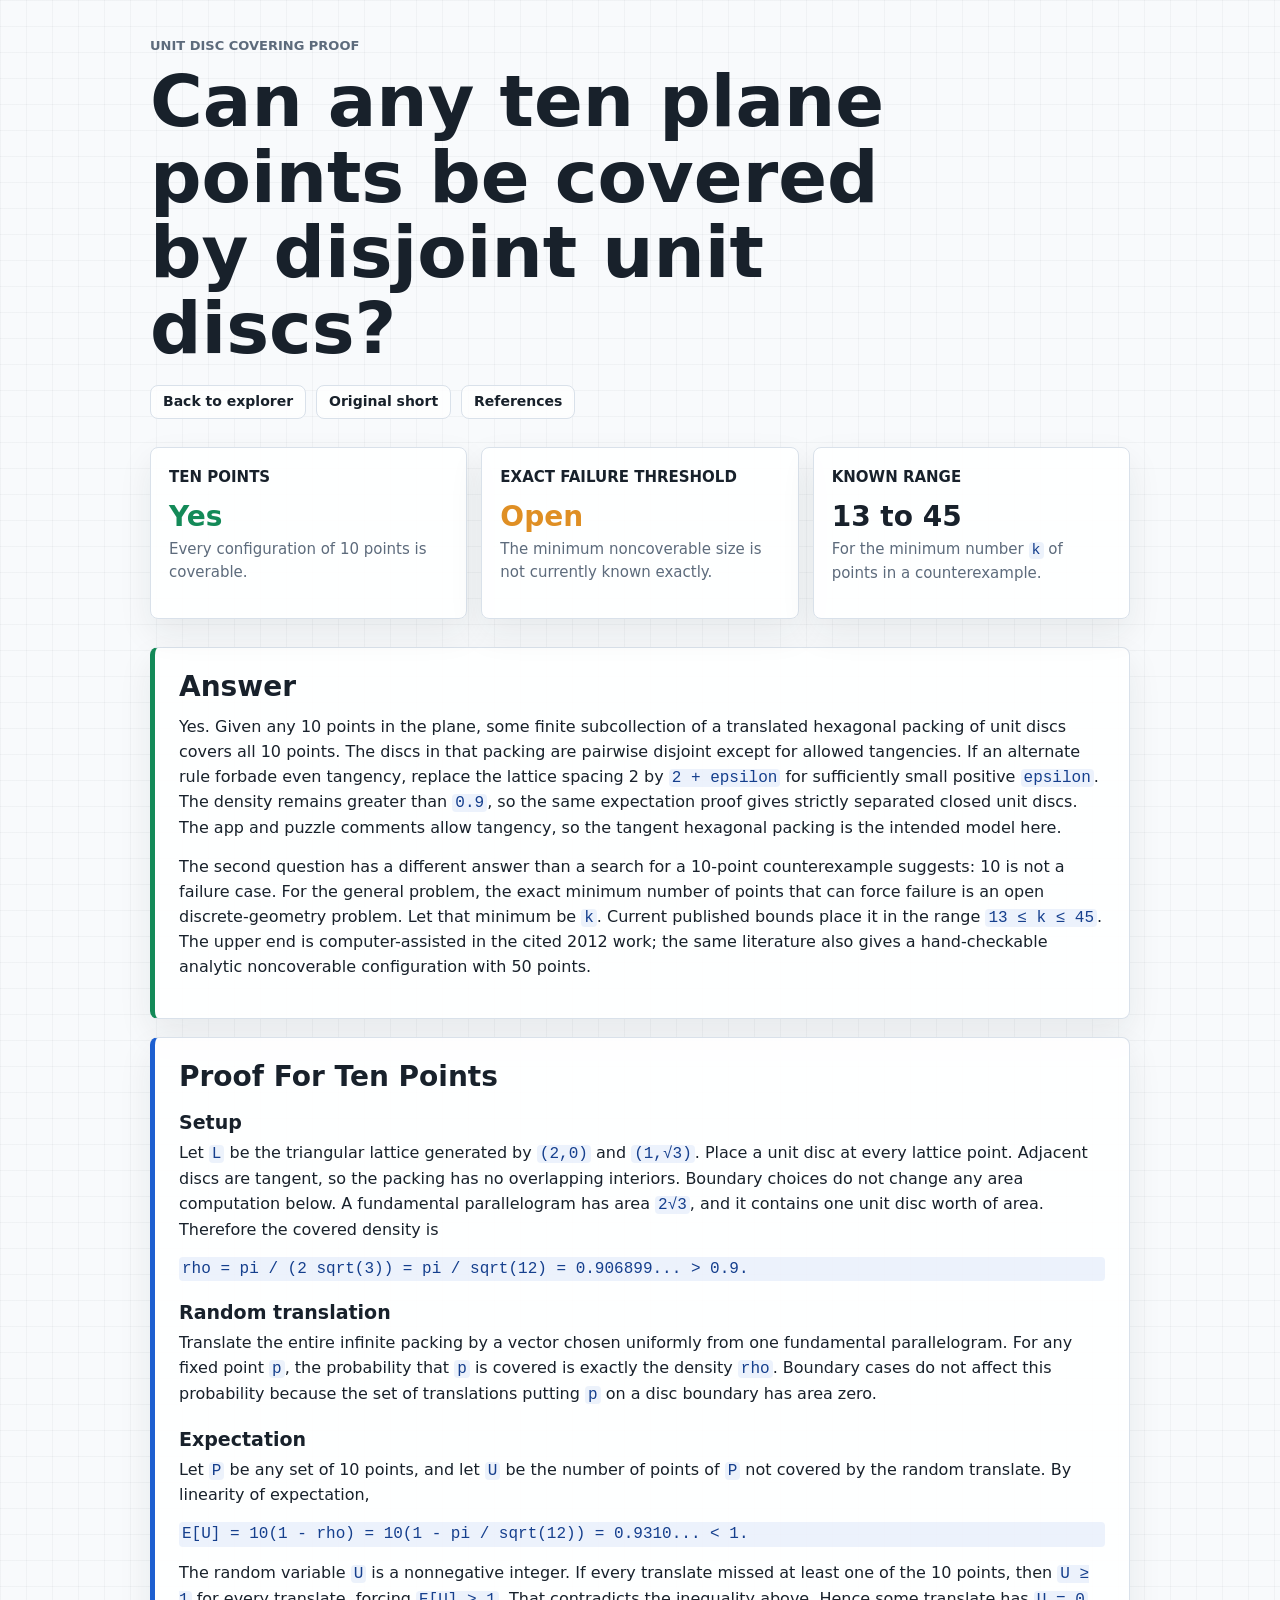
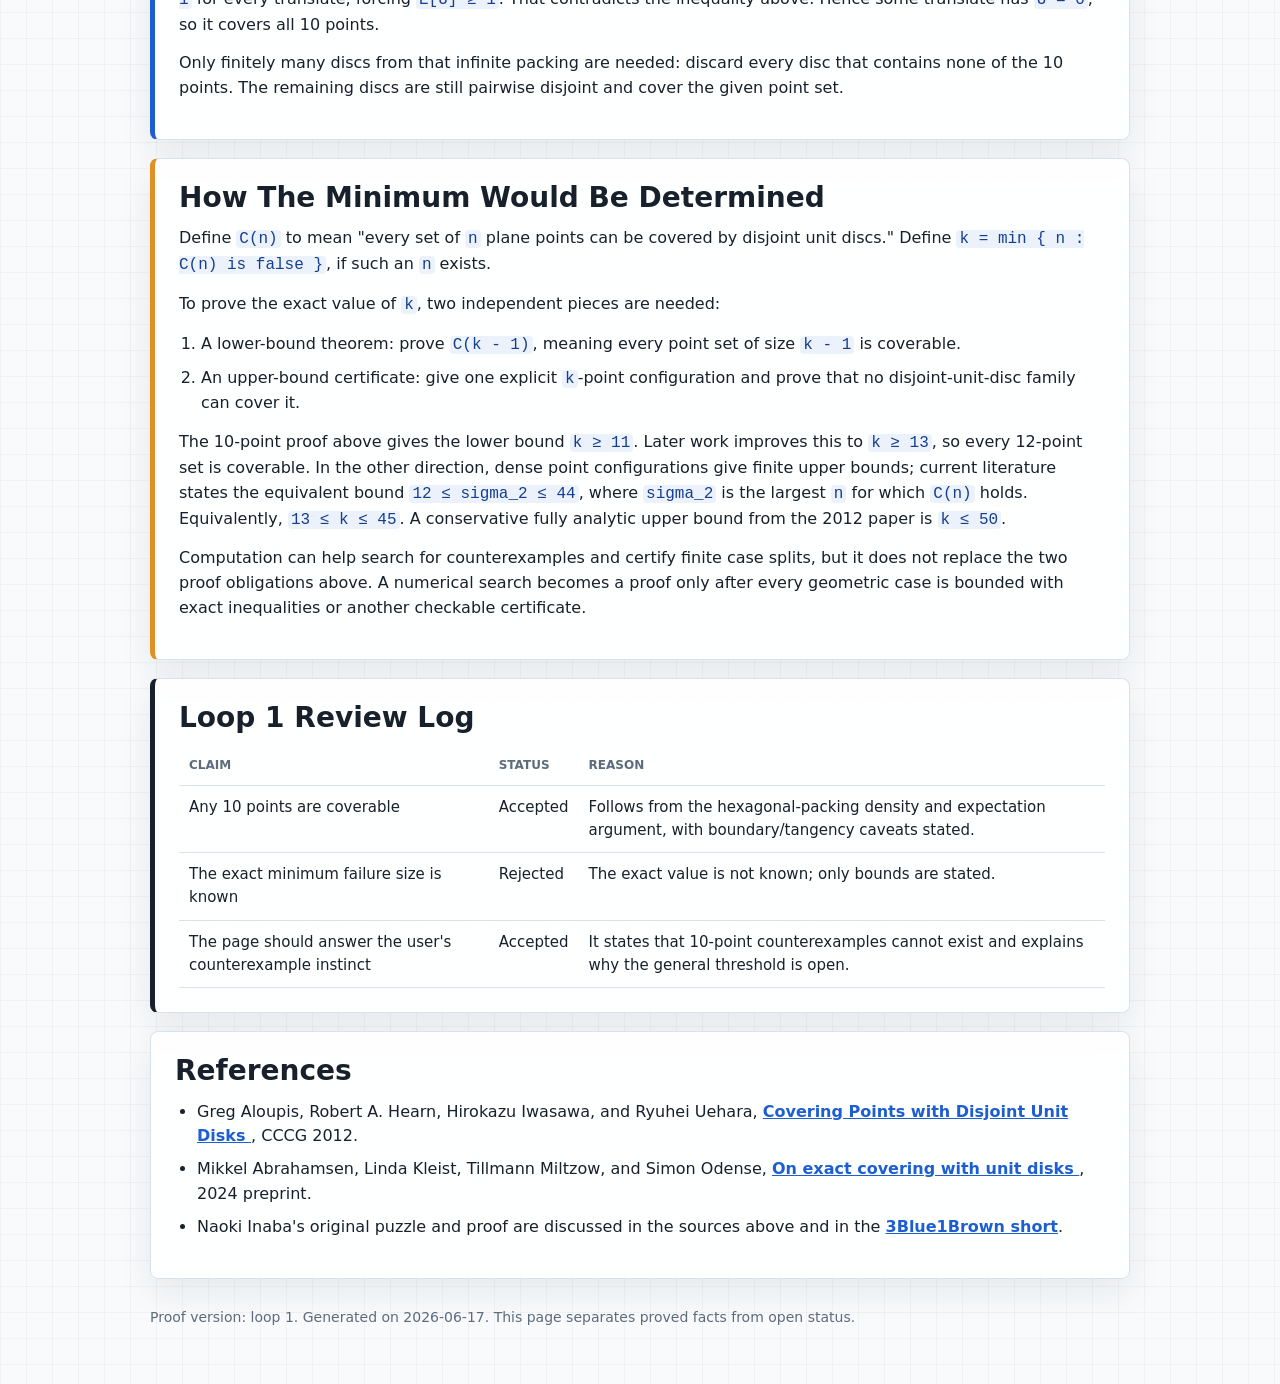
==== proof.html @ 6070fdfb "Add proof page for unit disk covering" ====
<!doctype html>
<html lang="en">
  <head>
    <meta charset="UTF-8" />
    <meta name="viewport" content="width=device-width, initial-scale=1.0" />
    <title>Proof: Disjoint Unit Disc Covering</title>
    <style>
      :root {
        color-scheme: light;
        --ink: #18212b;
        --muted: #5d6b7c;
        --line: #d9e1ea;
        --paper: #f8fafc;
        --panel: #ffffff;
        --blue: #1d5fd0;
        --green: #138a58;
        --amber: #df8f24;
        --red: #b7332f;
      }

      * {
        box-sizing: border-box;
      }

      body {
        margin: 0;
        color: var(--ink);
        font-family:
          Inter, ui-sans-serif, system-ui, -apple-system, BlinkMacSystemFont, "Segoe UI", sans-serif;
        line-height: 1.55;
        background:
          linear-gradient(rgba(24, 33, 43, 0.035) 1px, transparent 1px),
          linear-gradient(90deg, rgba(24, 33, 43, 0.035) 1px, transparent 1px),
          var(--paper);
        background-size: 26px 26px;
      }

      main {
        width: min(980px, calc(100vw - 32px));
        margin: 0 auto;
        padding: 36px 0 56px;
      }

      header {
        margin-bottom: 26px;
      }

      .eyebrow {
        margin: 0 0 8px;
        color: var(--muted);
        font-size: 13px;
        font-weight: 850;
        letter-spacing: 0;
        text-transform: uppercase;
      }

      h1,
      h2,
      h3 {
        letter-spacing: 0;
        line-height: 1.05;
      }

      h1 {
        max-width: 760px;
        margin: 0;
        font-size: clamp(38px, 7vw, 72px);
      }

      h2 {
        margin: 0 0 14px;
        font-size: 28px;
      }

      h3 {
        margin: 22px 0 8px;
        font-size: 19px;
      }

      p {
        margin: 0 0 14px;
      }

      a {
        color: var(--blue);
        font-weight: 750;
      }

      .top-links {
        display: flex;
        flex-wrap: wrap;
        gap: 10px;
        margin-top: 18px;
      }

      .top-links a,
      .pill {
        display: inline-flex;
        align-items: center;
        min-height: 34px;
        padding: 0 12px;
        border: 1px solid var(--line);
        border-radius: 8px;
        background: rgba(255, 255, 255, 0.8);
        color: var(--ink);
        text-decoration: none;
        font-size: 14px;
        font-weight: 800;
      }

      .grid {
        display: grid;
        grid-template-columns: repeat(3, minmax(0, 1fr));
        gap: 14px;
        margin: 28px 0;
      }

      .card,
      section {
        border: 1px solid var(--line);
        border-radius: 8px;
        background: rgba(255, 255, 255, 0.92);
        box-shadow: 0 14px 34px rgba(24, 33, 43, 0.08);
      }

      .card {
        padding: 18px;
      }

      .card strong {
        display: block;
        margin-bottom: 6px;
        font-size: 15px;
        text-transform: uppercase;
      }

      .card .answer {
        font-size: 28px;
        font-weight: 900;
      }

      .yes {
        color: var(--green);
      }

      .open {
        color: var(--amber);
      }

      section {
        margin: 18px 0;
        padding: 24px;
      }

      .theorem {
        border-left: 5px solid var(--green);
      }

      .status {
        border-left: 5px solid var(--amber);
      }

      .proof {
        border-left: 5px solid var(--blue);
      }

      .review {
        border-left: 5px solid var(--ink);
      }

      ol,
      ul {
        margin: 0 0 14px 22px;
        padding: 0;
      }

      li {
        margin: 8px 0;
      }

      code,
      .math {
        font-family: "SFMono-Regular", Consolas, "Liberation Mono", monospace;
      }

      .math {
        padding: 0 3px;
        border-radius: 4px;
        background: rgba(29, 95, 208, 0.08);
        color: #153f8d;
      }

      .note {
        color: var(--muted);
        font-size: 15px;
      }

      table {
        width: 100%;
        border-collapse: collapse;
        margin-top: 10px;
        font-size: 15px;
      }

      th,
      td {
        padding: 10px;
        border-bottom: 1px solid var(--line);
        text-align: left;
        vertical-align: top;
      }

      th {
        color: var(--muted);
        font-size: 12px;
        letter-spacing: 0;
        text-transform: uppercase;
      }

      footer {
        margin-top: 28px;
        color: var(--muted);
        font-size: 14px;
      }

      @media (max-width: 760px) {
        main {
          width: min(100vw - 20px, 560px);
          padding-top: 18px;
        }

        .grid {
          grid-template-columns: 1fr;
        }

        section {
          padding: 18px;
        }

        table,
        tbody,
        tr,
        td,
        th {
          display: block;
        }

        thead {
          display: none;
        }

        td {
          padding: 8px 0;
        }

        td::before {
          display: block;
          color: var(--muted);
          font-size: 12px;
          font-weight: 850;
          text-transform: uppercase;
        }

        td:nth-child(1)::before {
          content: "Claim";
        }

        td:nth-child(2)::before {
          content: "Status";
        }

        td:nth-child(3)::before {
          content: "Reason";
        }
      }
    </style>
  </head>
  <body>
    <main>
      <header>
        <p class="eyebrow">Unit Disc Covering Proof</p>
        <h1>Can any ten plane points be covered by disjoint unit discs?</h1>
        <nav class="top-links" aria-label="Proof navigation">
          <a href="index.html">Back to explorer</a>
          <a href="https://www.youtube.com/shorts/QLu_ZsRc_G0" target="_blank" rel="noreferrer">Original short</a>
          <a href="#references">References</a>
        </nav>
      </header>

      <div class="grid" aria-label="Proof summary">
        <div class="card">
          <strong>Ten points</strong>
          <div class="answer yes">Yes</div>
          <p class="note">Every configuration of 10 points is coverable.</p>
        </div>
        <div class="card">
          <strong>Exact failure threshold</strong>
          <div class="answer open">Open</div>
          <p class="note">The minimum noncoverable size is not currently known exactly.</p>
        </div>
        <div class="card">
          <strong>Known range</strong>
          <div class="answer">13 to 45</div>
          <p class="note">For the minimum number <span class="math">k</span> of points in a counterexample.</p>
        </div>
      </div>

      <section class="theorem">
        <h2>Answer</h2>
        <p>
          Yes. Given any 10 points in the plane, some finite subcollection of a translated hexagonal packing of
          unit discs covers all 10 points. The discs in that packing are pairwise disjoint except for allowed
          tangencies. If an alternate rule forbade even tangency, replace the lattice spacing 2 by
          <span class="math">2 + epsilon</span> for sufficiently small positive <span class="math">epsilon</span>.
          The density remains greater than <span class="math">0.9</span>, so the same expectation proof gives
          strictly separated closed unit discs. The app and puzzle comments allow tangency, so the tangent
          hexagonal packing is the intended model here.
        </p>
        <p>
          The second question has a different answer than a search for a 10-point counterexample suggests:
          10 is not a failure case. For the general problem, the exact minimum number of points that can force
          failure is an open discrete-geometry problem. Let that minimum be <span class="math">k</span>. Current
          published bounds place it in the range <span class="math">13 &le; k &le; 45</span>. The upper end is
          computer-assisted in the cited 2012 work; the same literature also gives a hand-checkable analytic
          noncoverable configuration with 50 points.
        </p>
      </section>

      <section class="proof">
        <h2>Proof For Ten Points</h2>
        <h3>Setup</h3>
        <p>
          Let <span class="math">L</span> be the triangular lattice generated by
          <span class="math">(2,0)</span> and <span class="math">(1,&radic;3)</span>. Place a unit disc
          at every lattice point. Adjacent discs are tangent, so the packing has no overlapping interiors.
          Boundary choices do not change any area computation below.
          A fundamental parallelogram has area <span class="math">2&radic;3</span>, and it contains one unit
          disc worth of area. Therefore the covered density is
        </p>
        <p class="math">rho = pi / (2 sqrt(3)) = pi / sqrt(12) = 0.906899... &gt; 0.9.</p>

        <h3>Random translation</h3>
        <p>
          Translate the entire infinite packing by a vector chosen uniformly from one fundamental parallelogram.
          For any fixed point <span class="math">p</span>, the probability that <span class="math">p</span> is
          covered is exactly the density <span class="math">rho</span>. Boundary cases do not affect this
          probability because the set of translations putting <span class="math">p</span> on a disc boundary
          has area zero.
        </p>

        <h3>Expectation</h3>
        <p>
          Let <span class="math">P</span> be any set of 10 points, and let <span class="math">U</span> be the
          number of points of <span class="math">P</span> not covered by the random translate. By linearity of
          expectation,
        </p>
        <p class="math">E[U] = 10(1 - rho) = 10(1 - pi / sqrt(12)) = 0.9310... &lt; 1.</p>
        <p>
          The random variable <span class="math">U</span> is a nonnegative integer. If every translate missed at
          least one of the 10 points, then <span class="math">U &ge; 1</span> for every translate, forcing
          <span class="math">E[U] &ge; 1</span>. That contradicts the inequality above. Hence some translate has
          <span class="math">U = 0</span>, so it covers all 10 points.
        </p>
        <p>
          Only finitely many discs from that infinite packing are needed: discard every disc that contains none
          of the 10 points. The remaining discs are still pairwise disjoint and cover the given point set.
        </p>
      </section>

      <section class="status">
        <h2>How The Minimum Would Be Determined</h2>
        <p>
          Define <span class="math">C(n)</span> to mean "every set of <span class="math">n</span> plane points
          can be covered by disjoint unit discs." Define
          <span class="math">k = min { n : C(n) is false }</span>, if such an <span class="math">n</span>
          exists.
        </p>
        <p>To prove the exact value of <span class="math">k</span>, two independent pieces are needed:</p>
        <ol>
          <li>
            A lower-bound theorem: prove <span class="math">C(k - 1)</span>, meaning every point set of size
            <span class="math">k - 1</span> is coverable.
          </li>
          <li>
            An upper-bound certificate: give one explicit <span class="math">k</span>-point configuration and
            prove that no disjoint-unit-disc family can cover it.
          </li>
        </ol>
        <p>
          The 10-point proof above gives the lower bound <span class="math">k &ge; 11</span>. Later work improves
          this to <span class="math">k &ge; 13</span>, so every 12-point set is coverable. In the other direction,
          dense point configurations give finite upper bounds; current literature states the equivalent bound
          <span class="math">12 &le; sigma_2 &le; 44</span>, where
          <span class="math">sigma_2</span> is the largest <span class="math">n</span> for which
          <span class="math">C(n)</span> holds. Equivalently, <span class="math">13 &le; k &le; 45</span>.
          A conservative fully analytic upper bound from the 2012 paper is <span class="math">k &le; 50</span>.
        </p>
        <p>
          Computation can help search for counterexamples and certify finite case splits, but it does not replace
          the two proof obligations above. A numerical search becomes a proof only after every geometric case is
          bounded with exact inequalities or another checkable certificate.
        </p>
      </section>

      <section class="review">
        <h2>Loop 1 Review Log</h2>
        <table>
          <thead>
            <tr>
              <th>Claim</th>
              <th>Status</th>
              <th>Reason</th>
            </tr>
          </thead>
          <tbody>
            <tr>
              <td>Any 10 points are coverable</td>
              <td>Accepted</td>
              <td>Follows from the hexagonal-packing density and expectation argument, with boundary/tangency caveats stated.</td>
            </tr>
            <tr>
              <td>The exact minimum failure size is known</td>
              <td>Rejected</td>
              <td>The exact value is not known; only bounds are stated.</td>
            </tr>
            <tr>
              <td>The page should answer the user's counterexample instinct</td>
              <td>Accepted</td>
              <td>It states that 10-point counterexamples cannot exist and explains why the general threshold is open.</td>
            </tr>
          </tbody>
        </table>
      </section>

      <section id="references">
        <h2>References</h2>
        <ul>
          <li>
            Greg Aloupis, Robert A. Hearn, Hirokazu Iwasawa, and Ryuhei Uehara,
            <a href="https://2012.cccg.ca/papers/paper13.pdf" target="_blank" rel="noreferrer">
              Covering Points with Disjoint Unit Disks
            </a>, CCCG 2012.
          </li>
          <li>
            Mikkel Abrahamsen, Linda Kleist, Tillmann Miltzow, and Simon Odense,
            <a href="https://arxiv.org/pdf/2401.15821" target="_blank" rel="noreferrer">
              On exact covering with unit disks
            </a>, 2024 preprint.
          </li>
          <li>
            Naoki Inaba's original puzzle and proof are discussed in the sources above and in the
            <a href="https://www.youtube.com/shorts/QLu_ZsRc_G0" target="_blank" rel="noreferrer">3Blue1Brown short</a>.
          </li>
        </ul>
      </section>

      <footer>
        Proof version: loop 1. Generated on 2026-06-17. This page separates proved facts from open status.
      </footer>
    </main>
  </body>
</html>
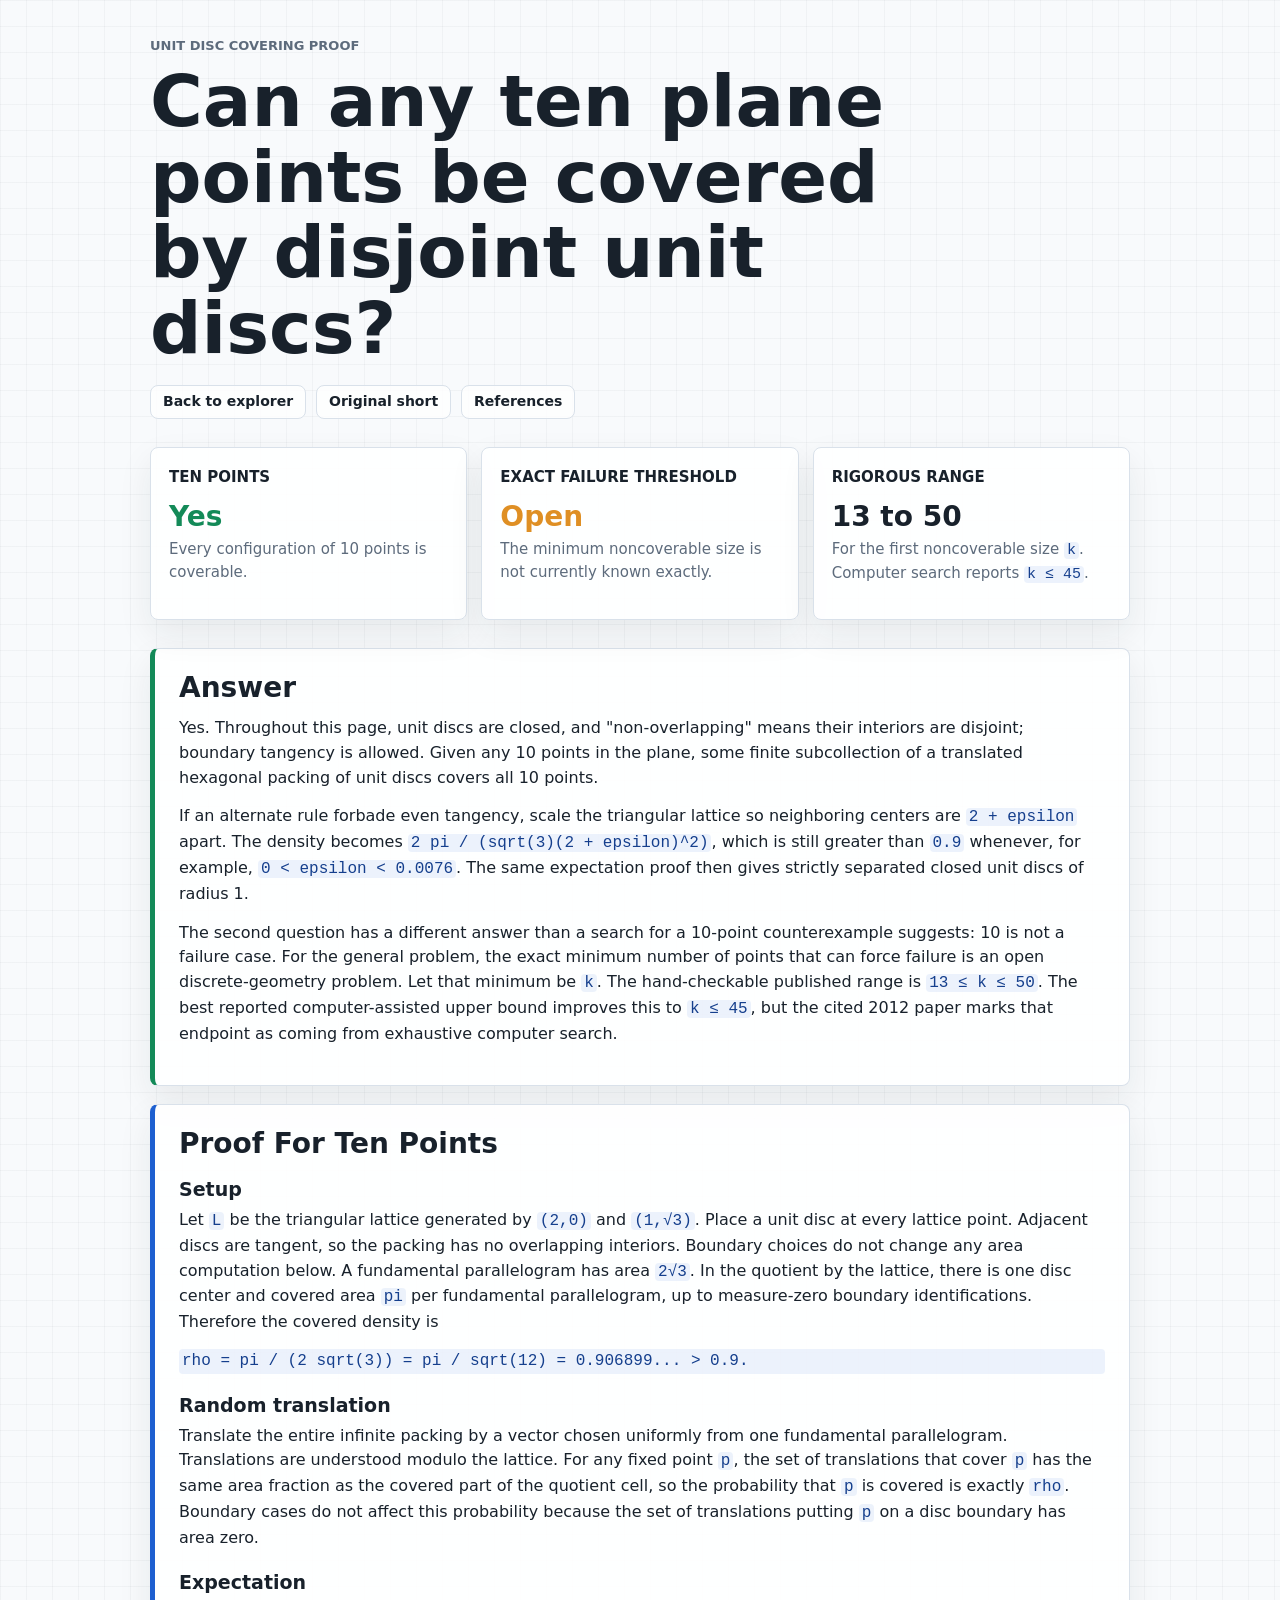
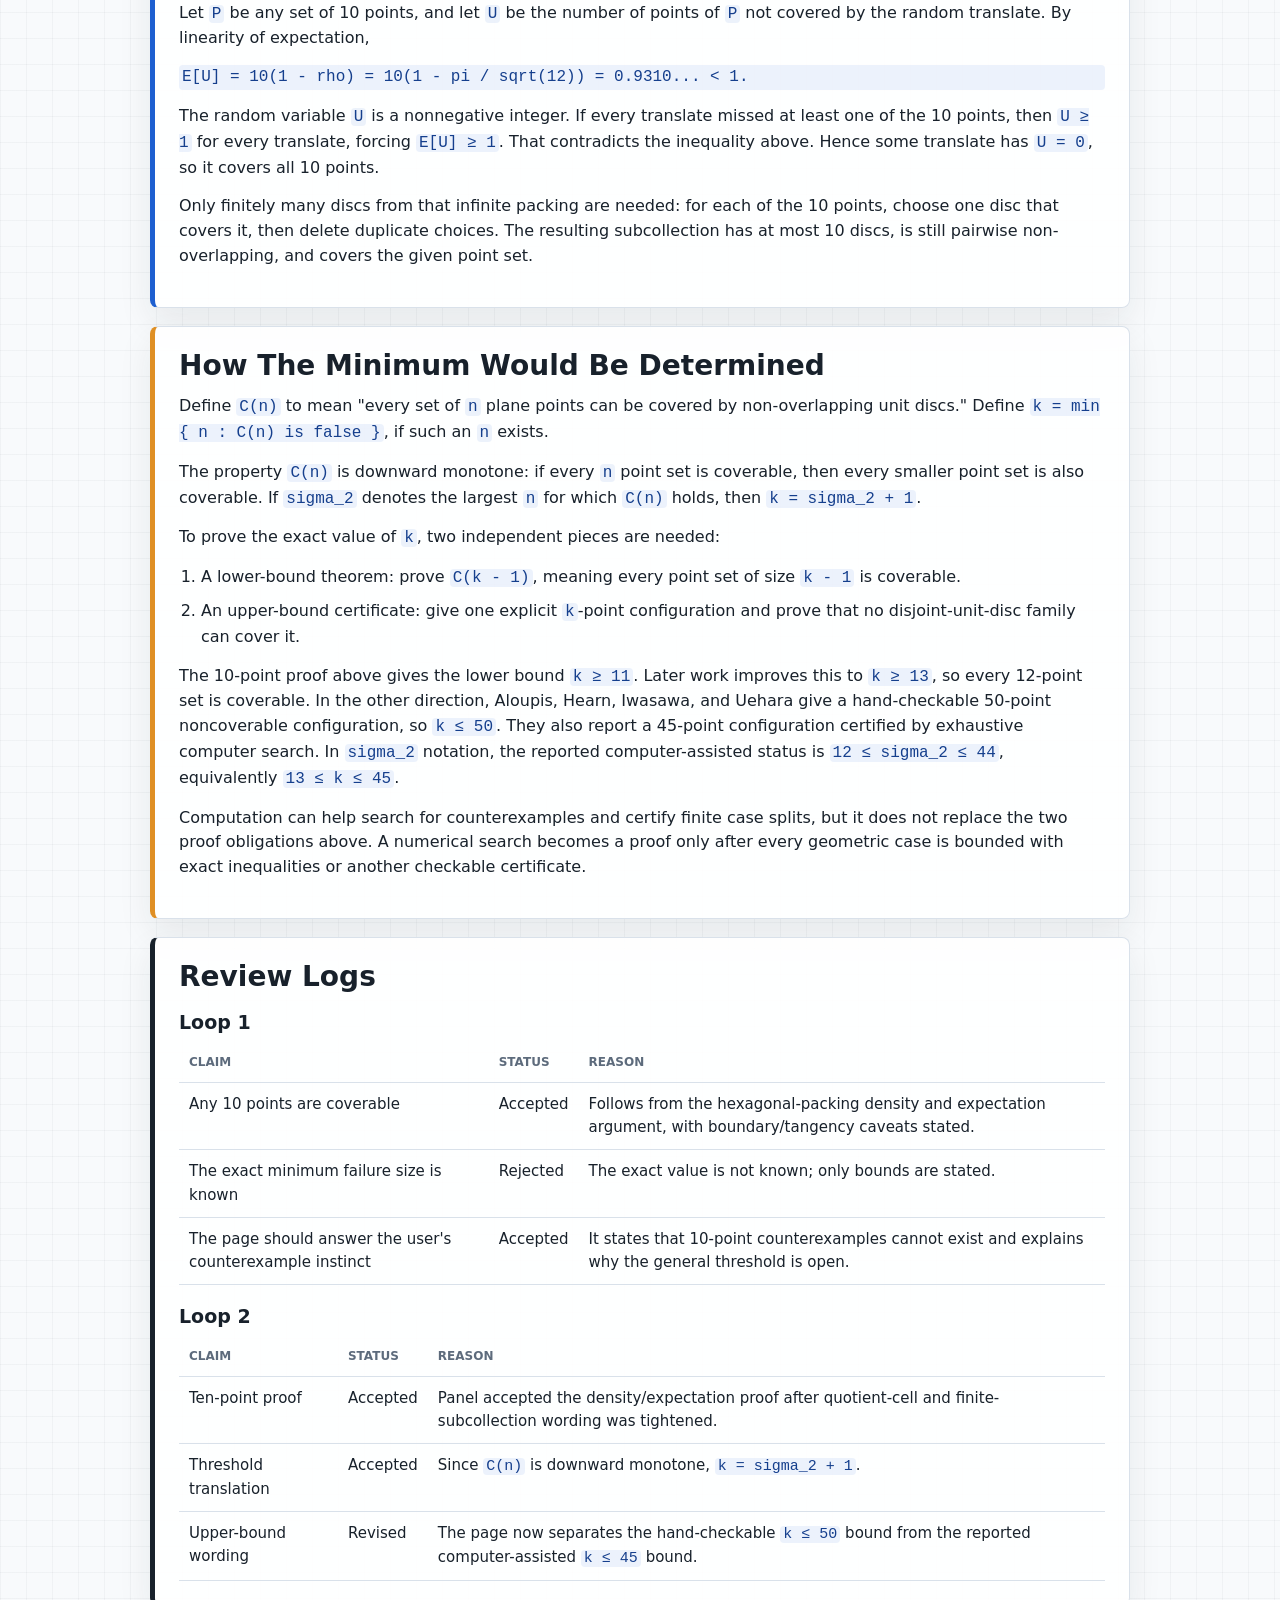
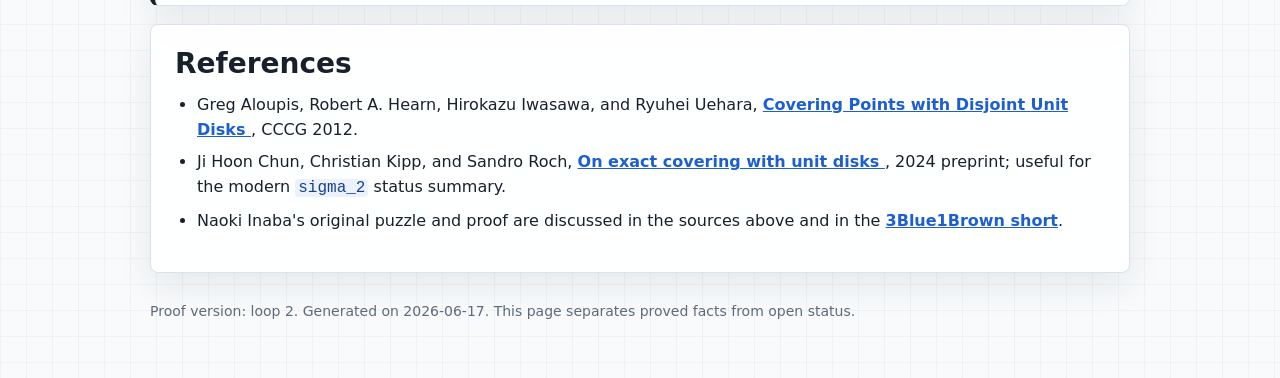
==== commit f0637fb0: "Tighten proof status wording" ====
--- a/proof.html
+++ b/proof.html
@@ -299,30 +299,36 @@
           <p class="note">The minimum noncoverable size is not currently known exactly.</p>
         </div>
         <div class="card">
-          <strong>Known range</strong>
-          <div class="answer">13 to 45</div>
-          <p class="note">For the minimum number <span class="math">k</span> of points in a counterexample.</p>
+          <strong>Rigorous range</strong>
+          <div class="answer">13 to 50</div>
+          <p class="note">
+            For the first noncoverable size <span class="math">k</span>. Computer search reports
+            <span class="math">k &le; 45</span>.
+          </p>
         </div>
       </div>
 
       <section class="theorem">
         <h2>Answer</h2>
         <p>
-          Yes. Given any 10 points in the plane, some finite subcollection of a translated hexagonal packing of
-          unit discs covers all 10 points. The discs in that packing are pairwise disjoint except for allowed
-          tangencies. If an alternate rule forbade even tangency, replace the lattice spacing 2 by
-          <span class="math">2 + epsilon</span> for sufficiently small positive <span class="math">epsilon</span>.
-          The density remains greater than <span class="math">0.9</span>, so the same expectation proof gives
-          strictly separated closed unit discs. The app and puzzle comments allow tangency, so the tangent
-          hexagonal packing is the intended model here.
+          Yes. Throughout this page, unit discs are closed, and "non-overlapping" means their interiors are
+          disjoint; boundary tangency is allowed. Given any 10 points in the plane, some finite subcollection of
+          a translated hexagonal packing of unit discs covers all 10 points.
+        </p>
+        <p>
+          If an alternate rule forbade even tangency, scale the triangular lattice so neighboring centers are
+          <span class="math">2 + epsilon</span> apart. The density becomes
+          <span class="math">2 pi / (sqrt(3)(2 + epsilon)^2)</span>, which is still greater than
+          <span class="math">0.9</span> whenever, for example, <span class="math">0 &lt; epsilon &lt; 0.0076</span>.
+          The same expectation proof then gives strictly separated closed unit discs of radius 1.
         </p>
         <p>
           The second question has a different answer than a search for a 10-point counterexample suggests:
           10 is not a failure case. For the general problem, the exact minimum number of points that can force
-          failure is an open discrete-geometry problem. Let that minimum be <span class="math">k</span>. Current
-          published bounds place it in the range <span class="math">13 &le; k &le; 45</span>. The upper end is
-          computer-assisted in the cited 2012 work; the same literature also gives a hand-checkable analytic
-          noncoverable configuration with 50 points.
+          failure is an open discrete-geometry problem. Let that minimum be <span class="math">k</span>. The
+          hand-checkable published range is <span class="math">13 &le; k &le; 50</span>. The best reported
+          computer-assisted upper bound improves this to <span class="math">k &le; 45</span>, but the cited
+          2012 paper marks that endpoint as coming from exhaustive computer search.
         </p>
       </section>
 
@@ -333,19 +339,21 @@
           Let <span class="math">L</span> be the triangular lattice generated by
           <span class="math">(2,0)</span> and <span class="math">(1,&radic;3)</span>. Place a unit disc
           at every lattice point. Adjacent discs are tangent, so the packing has no overlapping interiors.
-          Boundary choices do not change any area computation below.
-          A fundamental parallelogram has area <span class="math">2&radic;3</span>, and it contains one unit
-          disc worth of area. Therefore the covered density is
+          Boundary choices do not change any area computation below. A fundamental parallelogram has area
+          <span class="math">2&radic;3</span>. In the quotient by the lattice, there is one disc center and
+          covered area <span class="math">pi</span> per fundamental parallelogram, up to measure-zero boundary
+          identifications. Therefore the covered density is
         </p>
         <p class="math">rho = pi / (2 sqrt(3)) = pi / sqrt(12) = 0.906899... &gt; 0.9.</p>
 
         <h3>Random translation</h3>
         <p>
           Translate the entire infinite packing by a vector chosen uniformly from one fundamental parallelogram.
-          For any fixed point <span class="math">p</span>, the probability that <span class="math">p</span> is
-          covered is exactly the density <span class="math">rho</span>. Boundary cases do not affect this
-          probability because the set of translations putting <span class="math">p</span> on a disc boundary
-          has area zero.
+          Translations are understood modulo the lattice. For any fixed point <span class="math">p</span>, the
+          set of translations that cover <span class="math">p</span> has the same area fraction as the covered
+          part of the quotient cell, so the probability that <span class="math">p</span> is covered is exactly
+          <span class="math">rho</span>. Boundary cases do not affect this probability because the set of
+          translations putting <span class="math">p</span> on a disc boundary has area zero.
         </p>
 
         <h3>Expectation</h3>
@@ -362,8 +370,9 @@
           <span class="math">U = 0</span>, so it covers all 10 points.
         </p>
         <p>
-          Only finitely many discs from that infinite packing are needed: discard every disc that contains none
-          of the 10 points. The remaining discs are still pairwise disjoint and cover the given point set.
+          Only finitely many discs from that infinite packing are needed: for each of the 10 points, choose one
+          disc that covers it, then delete duplicate choices. The resulting subcollection has at most 10 discs,
+          is still pairwise non-overlapping, and covers the given point set.
         </p>
       </section>
 
@@ -371,9 +380,15 @@
         <h2>How The Minimum Would Be Determined</h2>
         <p>
           Define <span class="math">C(n)</span> to mean "every set of <span class="math">n</span> plane points
-          can be covered by disjoint unit discs." Define
+          can be covered by non-overlapping unit discs." Define
           <span class="math">k = min { n : C(n) is false }</span>, if such an <span class="math">n</span>
           exists.
+        </p>
+        <p>
+          The property <span class="math">C(n)</span> is downward monotone: if every <span class="math">n</span>
+          point set is coverable, then every smaller point set is also coverable. If
+          <span class="math">sigma_2</span> denotes the largest <span class="math">n</span> for which
+          <span class="math">C(n)</span> holds, then <span class="math">k = sigma_2 + 1</span>.
         </p>
         <p>To prove the exact value of <span class="math">k</span>, two independent pieces are needed:</p>
         <ol>
@@ -389,11 +404,11 @@
         <p>
           The 10-point proof above gives the lower bound <span class="math">k &ge; 11</span>. Later work improves
           this to <span class="math">k &ge; 13</span>, so every 12-point set is coverable. In the other direction,
-          dense point configurations give finite upper bounds; current literature states the equivalent bound
-          <span class="math">12 &le; sigma_2 &le; 44</span>, where
-          <span class="math">sigma_2</span> is the largest <span class="math">n</span> for which
-          <span class="math">C(n)</span> holds. Equivalently, <span class="math">13 &le; k &le; 45</span>.
-          A conservative fully analytic upper bound from the 2012 paper is <span class="math">k &le; 50</span>.
+          Aloupis, Hearn, Iwasawa, and Uehara give a hand-checkable 50-point noncoverable configuration, so
+          <span class="math">k &le; 50</span>. They also report a 45-point configuration certified by exhaustive
+          computer search. In <span class="math">sigma_2</span> notation, the reported computer-assisted status
+          is <span class="math">12 &le; sigma_2 &le; 44</span>, equivalently
+          <span class="math">13 &le; k &le; 45</span>.
         </p>
         <p>
           Computation can help search for counterexamples and certify finite case splits, but it does not replace
@@ -403,7 +418,8 @@
       </section>
 
       <section class="review">
-        <h2>Loop 1 Review Log</h2>
+        <h2>Review Logs</h2>
+        <h3>Loop 1</h3>
         <table>
           <thead>
             <tr>
@@ -427,6 +443,34 @@
               <td>The page should answer the user's counterexample instinct</td>
               <td>Accepted</td>
               <td>It states that 10-point counterexamples cannot exist and explains why the general threshold is open.</td>
+            </tr>
+          </tbody>
+        </table>
+
+        <h3>Loop 2</h3>
+        <table>
+          <thead>
+            <tr>
+              <th>Claim</th>
+              <th>Status</th>
+              <th>Reason</th>
+            </tr>
+          </thead>
+          <tbody>
+            <tr>
+              <td>Ten-point proof</td>
+              <td>Accepted</td>
+              <td>Panel accepted the density/expectation proof after quotient-cell and finite-subcollection wording was tightened.</td>
+            </tr>
+            <tr>
+              <td>Threshold translation</td>
+              <td>Accepted</td>
+              <td>Since <span class="math">C(n)</span> is downward monotone, <span class="math">k = sigma_2 + 1</span>.</td>
+            </tr>
+            <tr>
+              <td>Upper-bound wording</td>
+              <td>Revised</td>
+              <td>The page now separates the hand-checkable <span class="math">k &le; 50</span> bound from the reported computer-assisted <span class="math">k &le; 45</span> bound.</td>
             </tr>
           </tbody>
         </table>
@@ -442,10 +486,10 @@
             </a>, CCCG 2012.
           </li>
           <li>
-            Mikkel Abrahamsen, Linda Kleist, Tillmann Miltzow, and Simon Odense,
+            Ji Hoon Chun, Christian Kipp, and Sandro Roch,
             <a href="https://arxiv.org/pdf/2401.15821" target="_blank" rel="noreferrer">
               On exact covering with unit disks
-            </a>, 2024 preprint.
+            </a>, 2024 preprint; useful for the modern <span class="math">sigma_2</span> status summary.
           </li>
           <li>
             Naoki Inaba's original puzzle and proof are discussed in the sources above and in the
@@ -455,7 +499,7 @@
       </section>
 
       <footer>
-        Proof version: loop 1. Generated on 2026-06-17. This page separates proved facts from open status.
+        Proof version: loop 2. Generated on 2026-06-17. This page separates proved facts from open status.
       </footer>
     </main>
   </body>
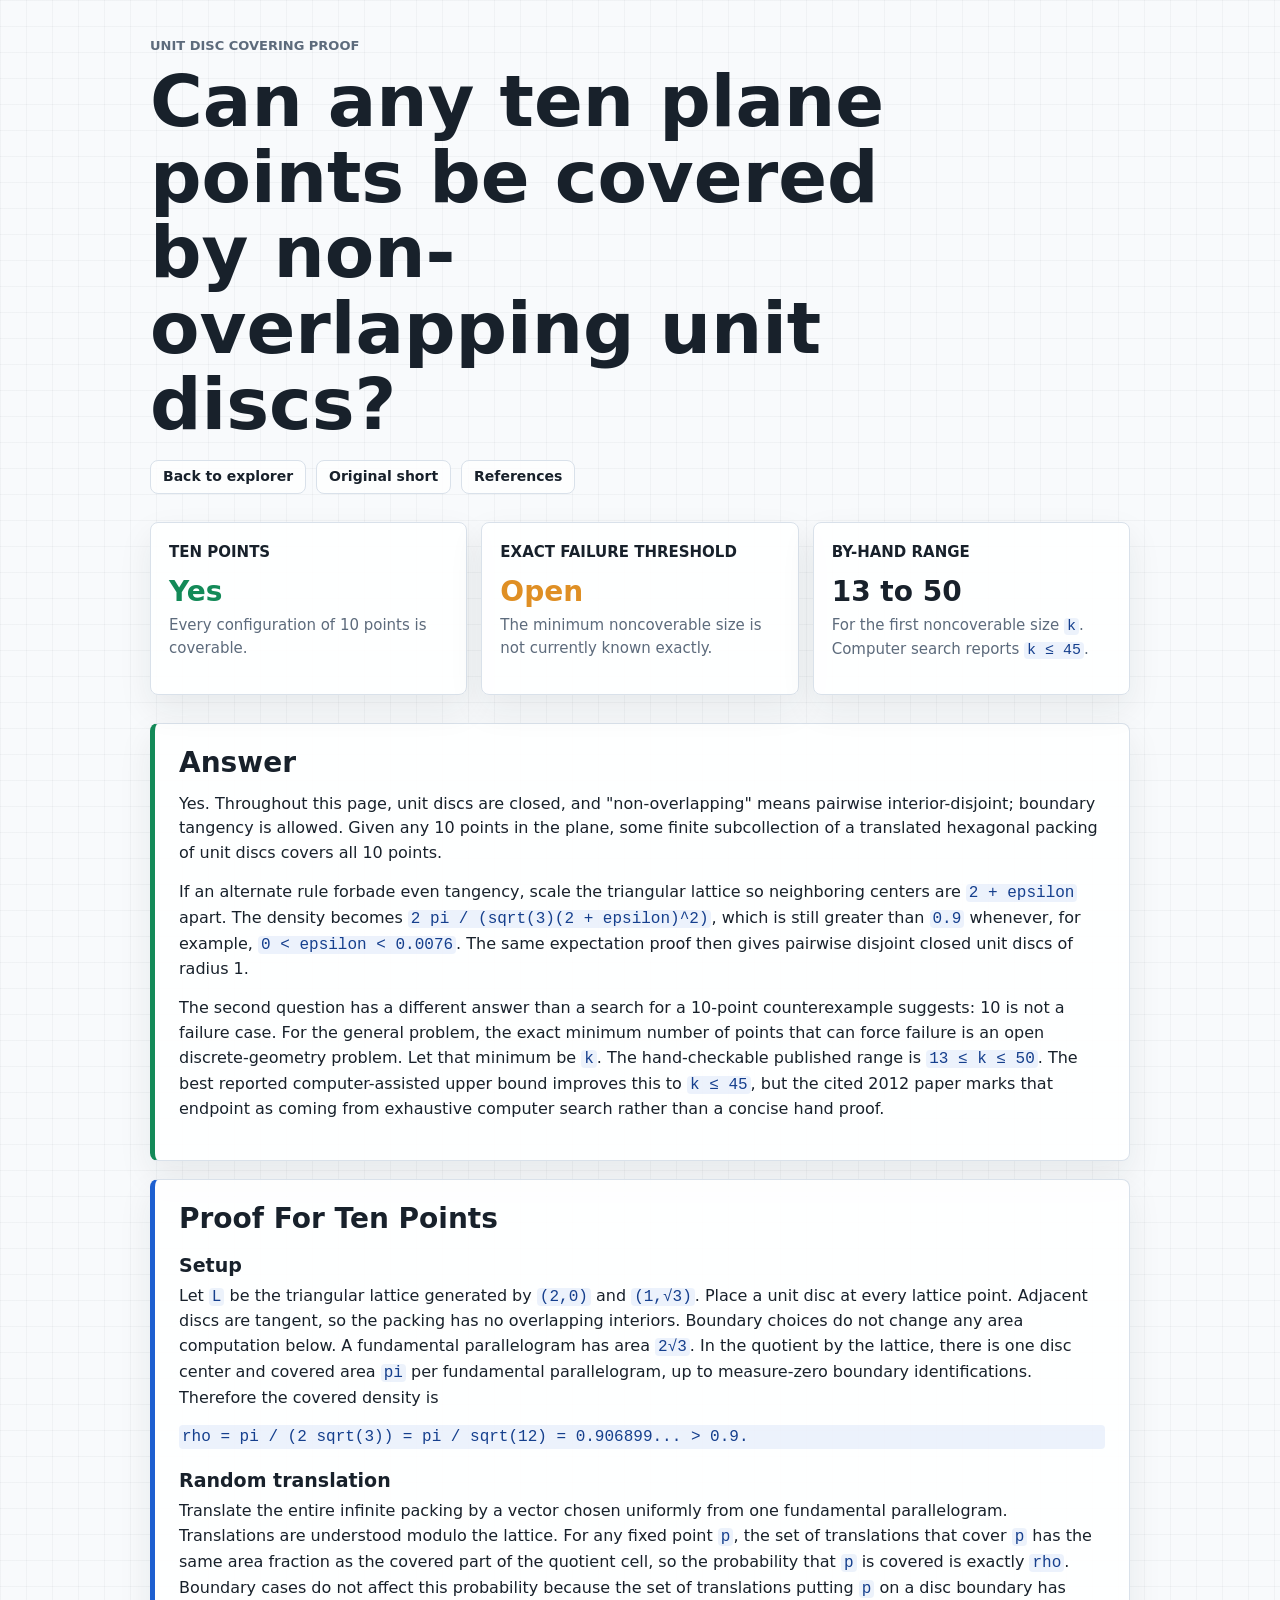
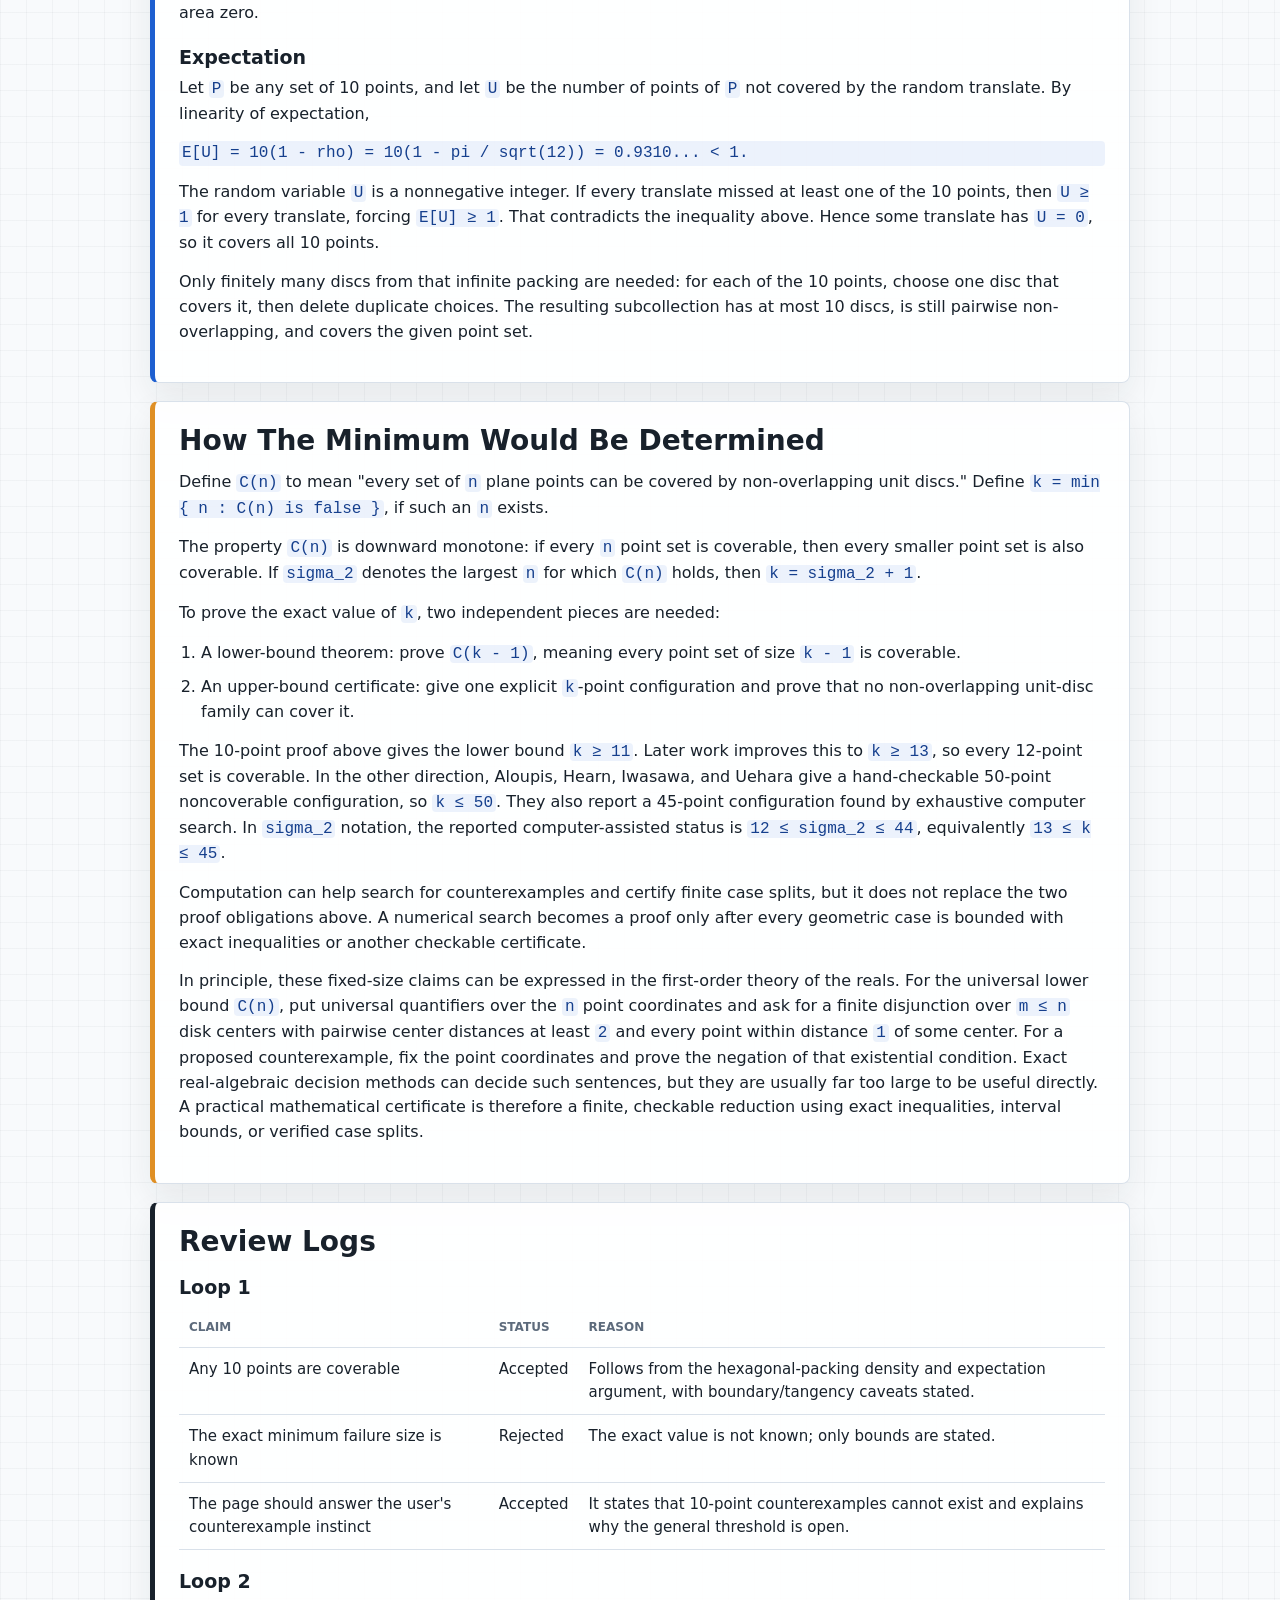
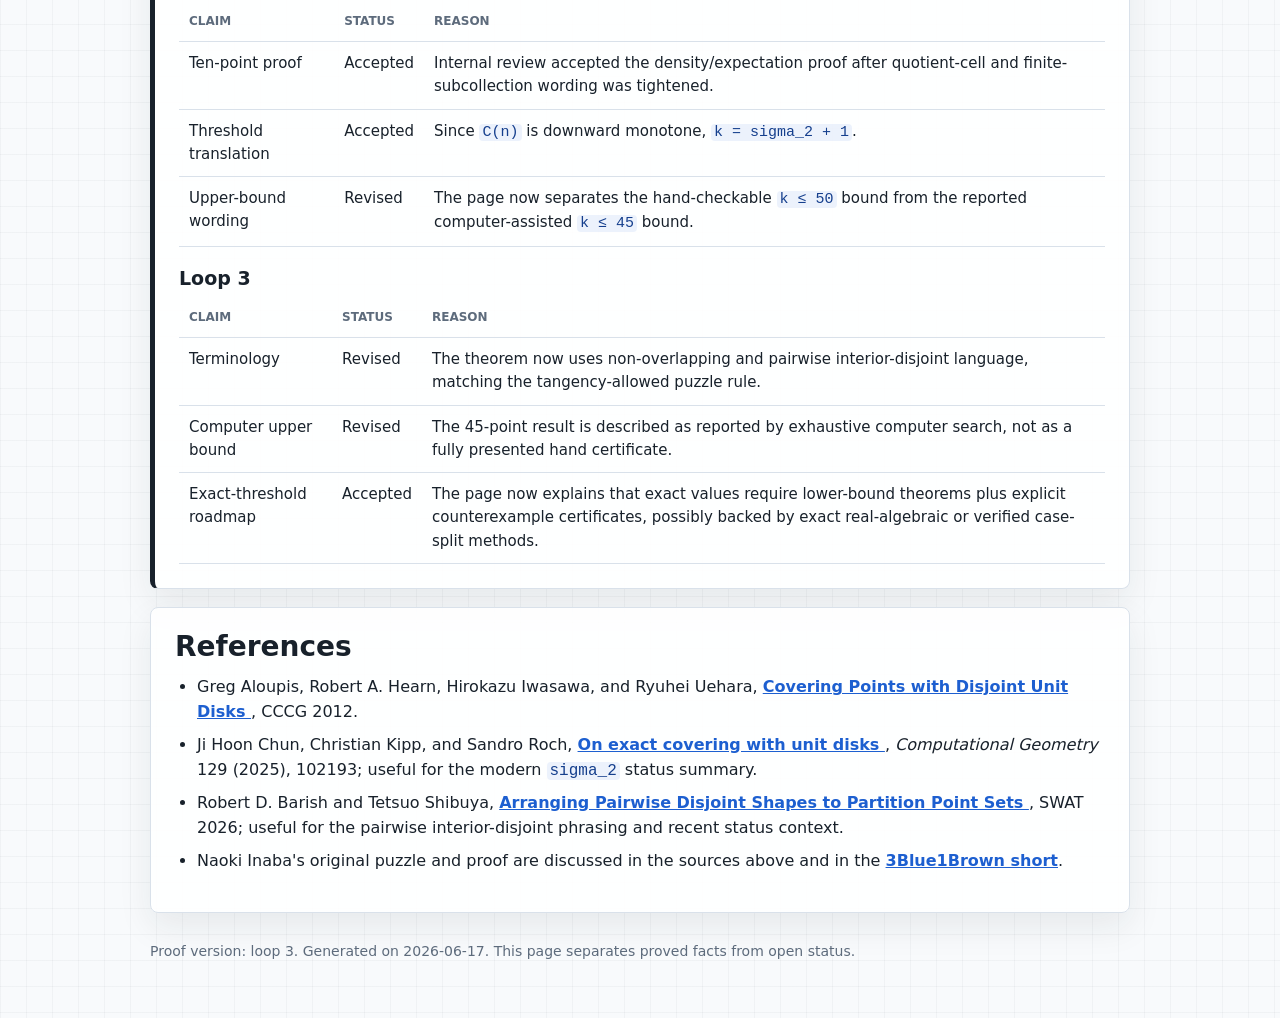
==== commit 780aa636: "Clarify proof terminology and certificates" ====
--- a/proof.html
+++ b/proof.html
@@ -3,7 +3,7 @@
   <head>
     <meta charset="UTF-8" />
     <meta name="viewport" content="width=device-width, initial-scale=1.0" />
-    <title>Proof: Disjoint Unit Disc Covering</title>
+    <title>Proof: Non-Overlapping Unit Disc Covering</title>
     <style>
       :root {
         color-scheme: light;
@@ -279,7 +279,7 @@
     <main>
       <header>
         <p class="eyebrow">Unit Disc Covering Proof</p>
-        <h1>Can any ten plane points be covered by disjoint unit discs?</h1>
+        <h1>Can any ten plane points be covered by non-overlapping unit discs?</h1>
         <nav class="top-links" aria-label="Proof navigation">
           <a href="index.html">Back to explorer</a>
           <a href="https://www.youtube.com/shorts/QLu_ZsRc_G0" target="_blank" rel="noreferrer">Original short</a>
@@ -299,7 +299,7 @@
           <p class="note">The minimum noncoverable size is not currently known exactly.</p>
         </div>
         <div class="card">
-          <strong>Rigorous range</strong>
+          <strong>By-hand range</strong>
           <div class="answer">13 to 50</div>
           <p class="note">
             For the first noncoverable size <span class="math">k</span>. Computer search reports
@@ -311,16 +311,16 @@
       <section class="theorem">
         <h2>Answer</h2>
         <p>
-          Yes. Throughout this page, unit discs are closed, and "non-overlapping" means their interiors are
-          disjoint; boundary tangency is allowed. Given any 10 points in the plane, some finite subcollection of
-          a translated hexagonal packing of unit discs covers all 10 points.
+          Yes. Throughout this page, unit discs are closed, and "non-overlapping" means pairwise
+          interior-disjoint; boundary tangency is allowed. Given any 10 points in the plane, some finite
+          subcollection of a translated hexagonal packing of unit discs covers all 10 points.
         </p>
         <p>
           If an alternate rule forbade even tangency, scale the triangular lattice so neighboring centers are
           <span class="math">2 + epsilon</span> apart. The density becomes
           <span class="math">2 pi / (sqrt(3)(2 + epsilon)^2)</span>, which is still greater than
           <span class="math">0.9</span> whenever, for example, <span class="math">0 &lt; epsilon &lt; 0.0076</span>.
-          The same expectation proof then gives strictly separated closed unit discs of radius 1.
+          The same expectation proof then gives pairwise disjoint closed unit discs of radius 1.
         </p>
         <p>
           The second question has a different answer than a search for a 10-point counterexample suggests:
@@ -328,7 +328,8 @@
           failure is an open discrete-geometry problem. Let that minimum be <span class="math">k</span>. The
           hand-checkable published range is <span class="math">13 &le; k &le; 50</span>. The best reported
           computer-assisted upper bound improves this to <span class="math">k &le; 45</span>, but the cited
-          2012 paper marks that endpoint as coming from exhaustive computer search.
+          2012 paper marks that endpoint as coming from exhaustive computer search rather than a concise
+          hand proof.
         </p>
       </section>
 
@@ -398,14 +399,14 @@
           </li>
           <li>
             An upper-bound certificate: give one explicit <span class="math">k</span>-point configuration and
-            prove that no disjoint-unit-disc family can cover it.
+            prove that no non-overlapping unit-disc family can cover it.
           </li>
         </ol>
         <p>
           The 10-point proof above gives the lower bound <span class="math">k &ge; 11</span>. Later work improves
           this to <span class="math">k &ge; 13</span>, so every 12-point set is coverable. In the other direction,
           Aloupis, Hearn, Iwasawa, and Uehara give a hand-checkable 50-point noncoverable configuration, so
-          <span class="math">k &le; 50</span>. They also report a 45-point configuration certified by exhaustive
+          <span class="math">k &le; 50</span>. They also report a 45-point configuration found by exhaustive
           computer search. In <span class="math">sigma_2</span> notation, the reported computer-assisted status
           is <span class="math">12 &le; sigma_2 &le; 44</span>, equivalently
           <span class="math">13 &le; k &le; 45</span>.
@@ -414,6 +415,17 @@
           Computation can help search for counterexamples and certify finite case splits, but it does not replace
           the two proof obligations above. A numerical search becomes a proof only after every geometric case is
           bounded with exact inequalities or another checkable certificate.
+        </p>
+        <p>
+          In principle, these fixed-size claims can be expressed in the first-order theory of the reals. For the
+          universal lower bound <span class="math">C(n)</span>, put universal quantifiers over the
+          <span class="math">n</span> point coordinates and ask for a finite disjunction over
+          <span class="math">m &le; n</span> disk centers with pairwise center distances at least
+          <span class="math">2</span> and every point within distance <span class="math">1</span> of some center.
+          For a proposed counterexample, fix the point coordinates and prove the negation of that existential
+          condition. Exact real-algebraic decision methods can decide such sentences, but they are usually far
+          too large to be useful directly. A practical mathematical certificate is therefore a finite, checkable
+          reduction using exact inequalities, interval bounds, or verified case splits.
         </p>
       </section>
 
@@ -460,7 +472,7 @@
             <tr>
               <td>Ten-point proof</td>
               <td>Accepted</td>
-              <td>Panel accepted the density/expectation proof after quotient-cell and finite-subcollection wording was tightened.</td>
+              <td>Internal review accepted the density/expectation proof after quotient-cell and finite-subcollection wording was tightened.</td>
             </tr>
             <tr>
               <td>Threshold translation</td>
@@ -471,6 +483,34 @@
               <td>Upper-bound wording</td>
               <td>Revised</td>
               <td>The page now separates the hand-checkable <span class="math">k &le; 50</span> bound from the reported computer-assisted <span class="math">k &le; 45</span> bound.</td>
+            </tr>
+          </tbody>
+        </table>
+
+        <h3>Loop 3</h3>
+        <table>
+          <thead>
+            <tr>
+              <th>Claim</th>
+              <th>Status</th>
+              <th>Reason</th>
+            </tr>
+          </thead>
+          <tbody>
+            <tr>
+              <td>Terminology</td>
+              <td>Revised</td>
+              <td>The theorem now uses non-overlapping and pairwise interior-disjoint language, matching the tangency-allowed puzzle rule.</td>
+            </tr>
+            <tr>
+              <td>Computer upper bound</td>
+              <td>Revised</td>
+              <td>The 45-point result is described as reported by exhaustive computer search, not as a fully presented hand certificate.</td>
+            </tr>
+            <tr>
+              <td>Exact-threshold roadmap</td>
+              <td>Accepted</td>
+              <td>The page now explains that exact values require lower-bound theorems plus explicit counterexample certificates, possibly backed by exact real-algebraic or verified case-split methods.</td>
             </tr>
           </tbody>
         </table>
@@ -487,9 +527,16 @@
           </li>
           <li>
             Ji Hoon Chun, Christian Kipp, and Sandro Roch,
-            <a href="https://arxiv.org/pdf/2401.15821" target="_blank" rel="noreferrer">
+            <a href="https://doi.org/10.1016/j.comgeo.2025.102193" target="_blank" rel="noreferrer">
               On exact covering with unit disks
-            </a>, 2024 preprint; useful for the modern <span class="math">sigma_2</span> status summary.
+            </a>, <em>Computational Geometry</em> 129 (2025), 102193; useful for the modern
+            <span class="math">sigma_2</span> status summary.
+          </li>
+          <li>
+            Robert D. Barish and Tetsuo Shibuya,
+            <a href="https://drops.dagstuhl.de/entities/document/10.4230/LIPIcs.SWAT.2026.5" target="_blank" rel="noreferrer">
+              Arranging Pairwise Disjoint Shapes to Partition Point Sets
+            </a>, SWAT 2026; useful for the pairwise interior-disjoint phrasing and recent status context.
           </li>
           <li>
             Naoki Inaba's original puzzle and proof are discussed in the sources above and in the
@@ -499,7 +546,7 @@
       </section>
 
       <footer>
-        Proof version: loop 2. Generated on 2026-06-17. This page separates proved facts from open status.
+        Proof version: loop 3. Generated on 2026-06-17. This page separates proved facts from open status.
       </footer>
     </main>
   </body>
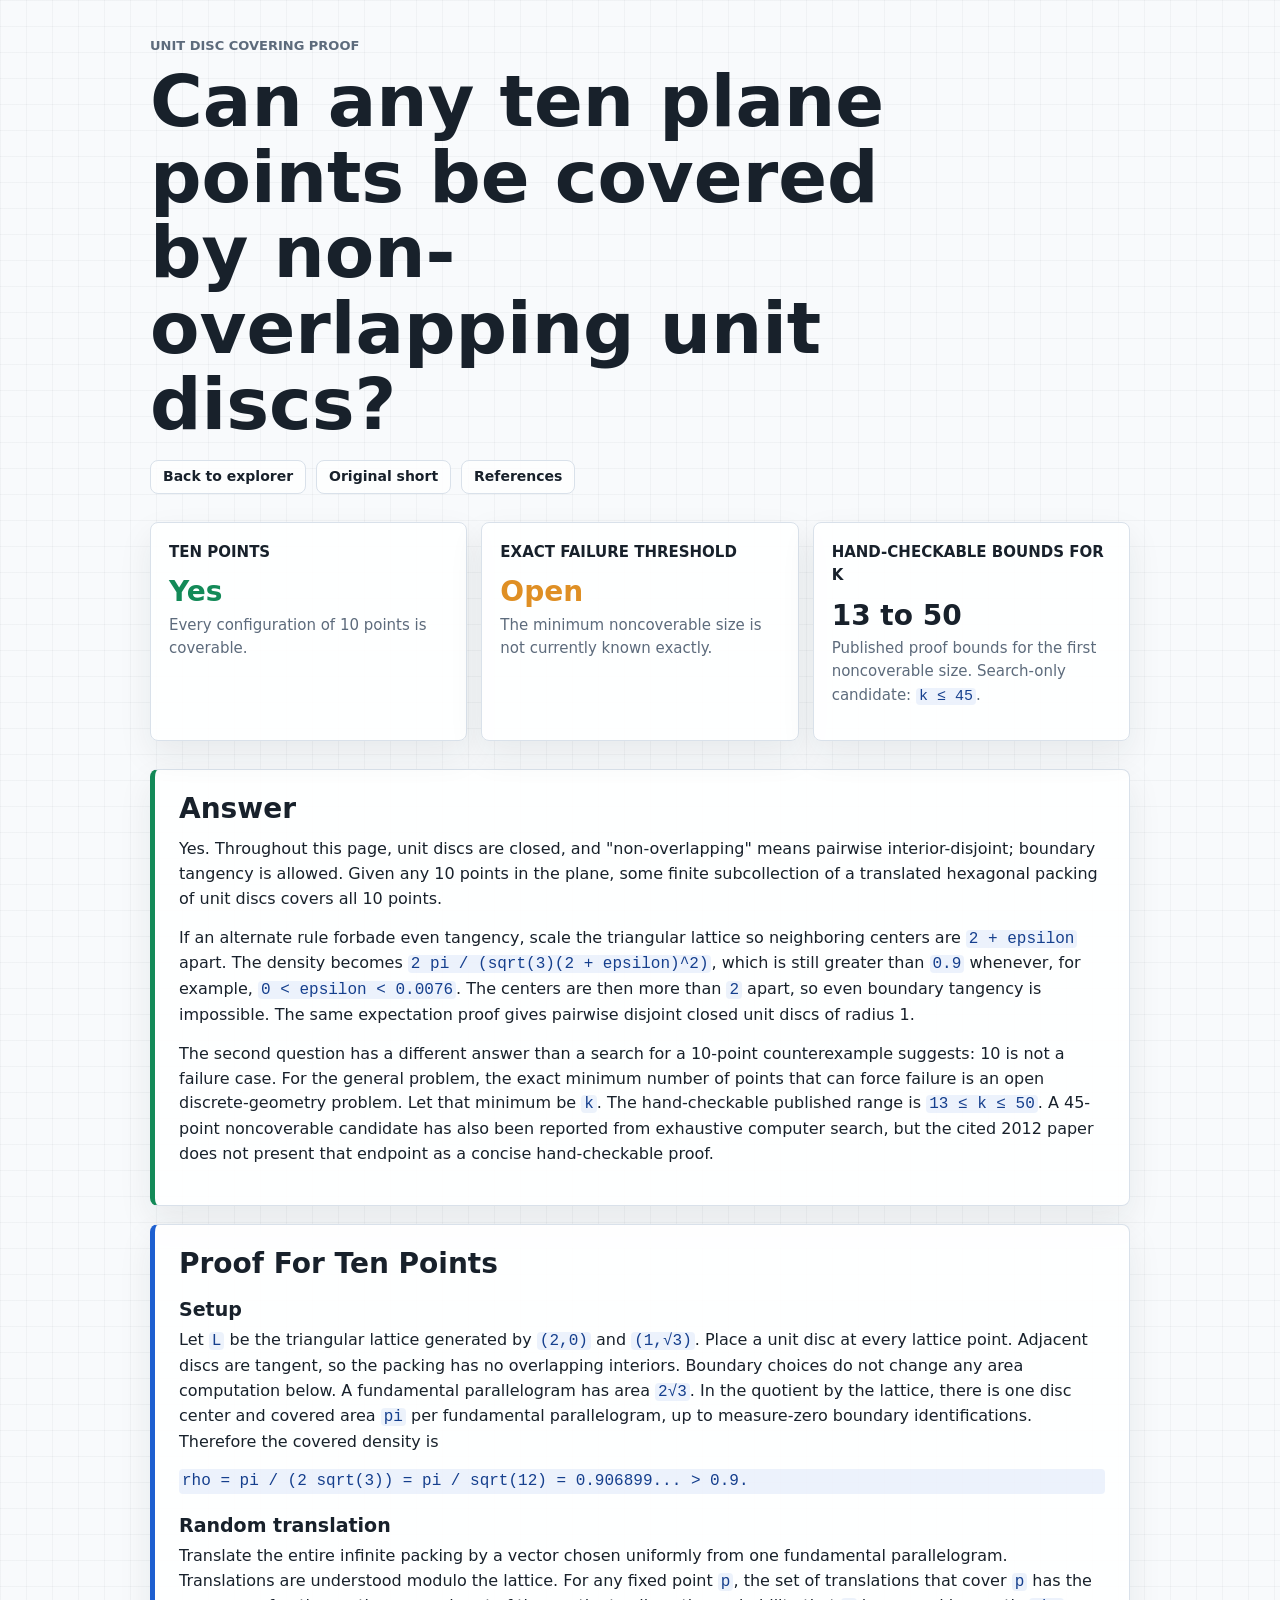
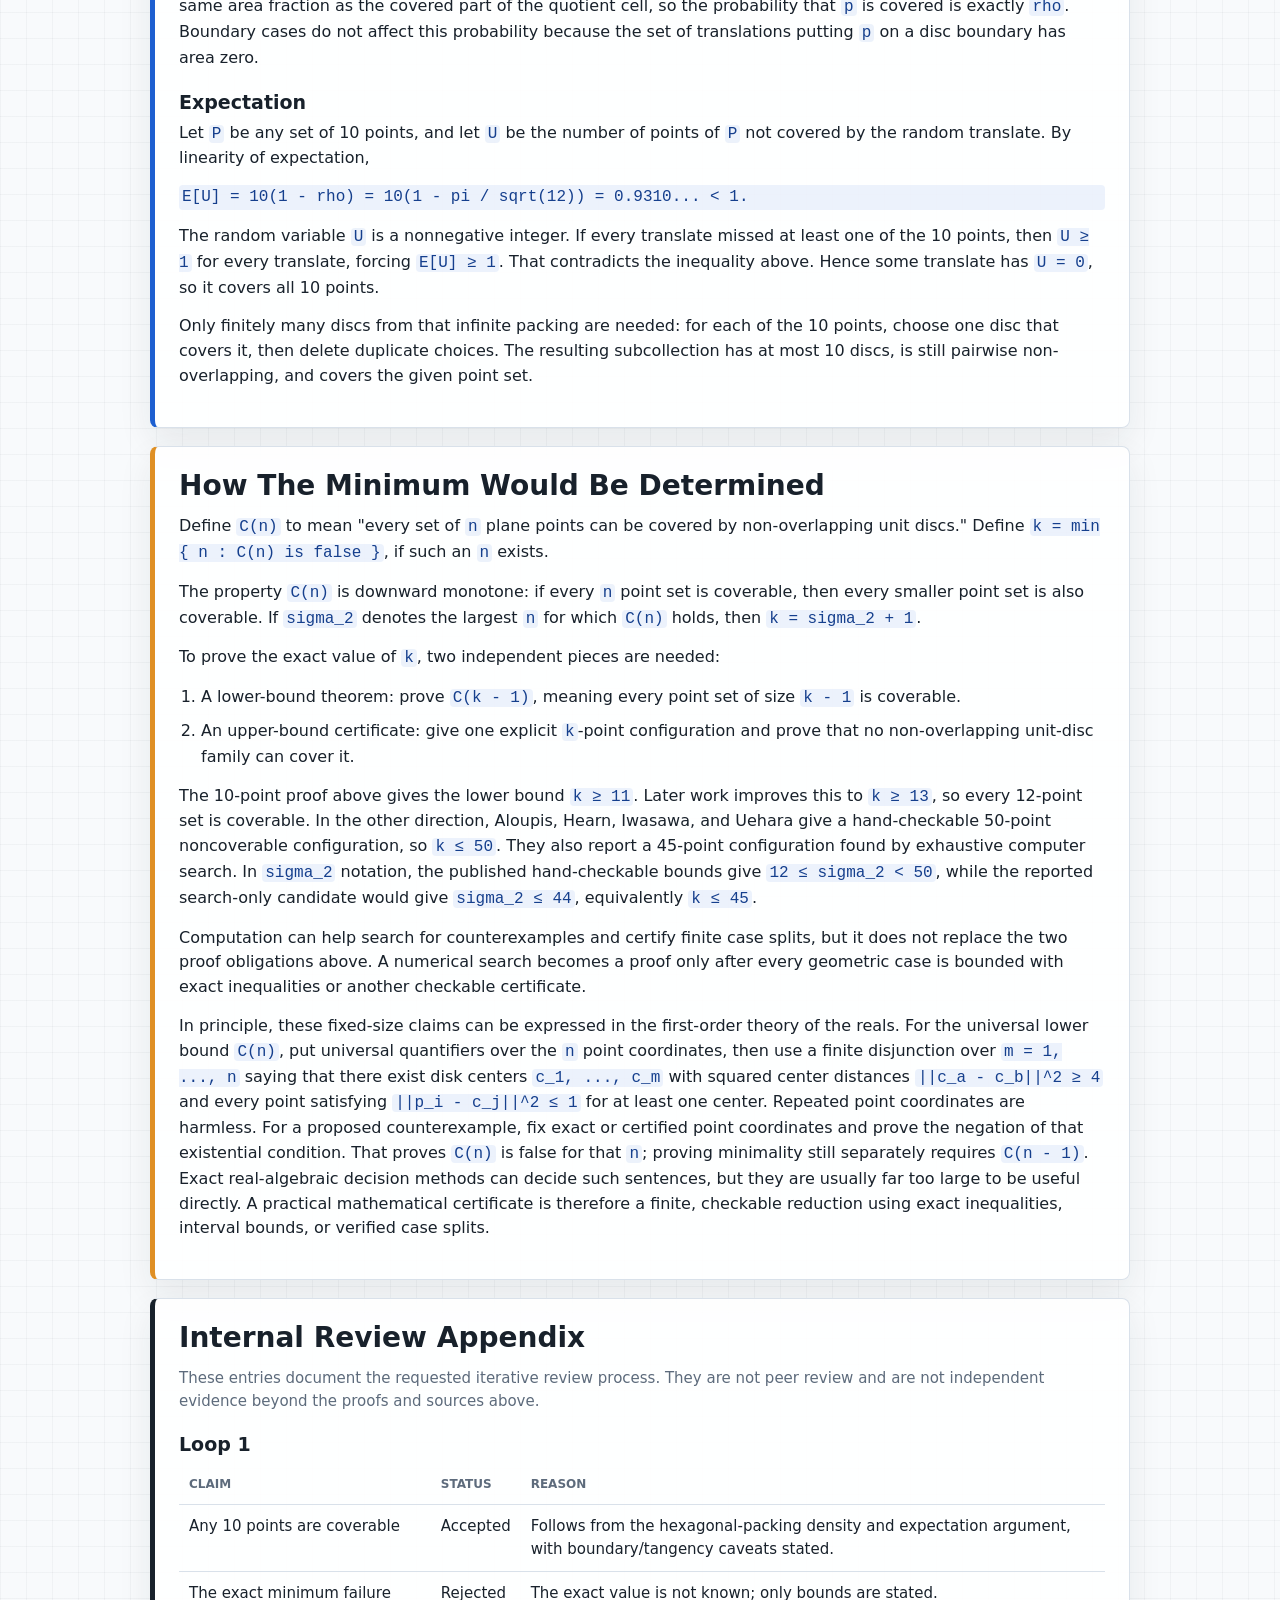
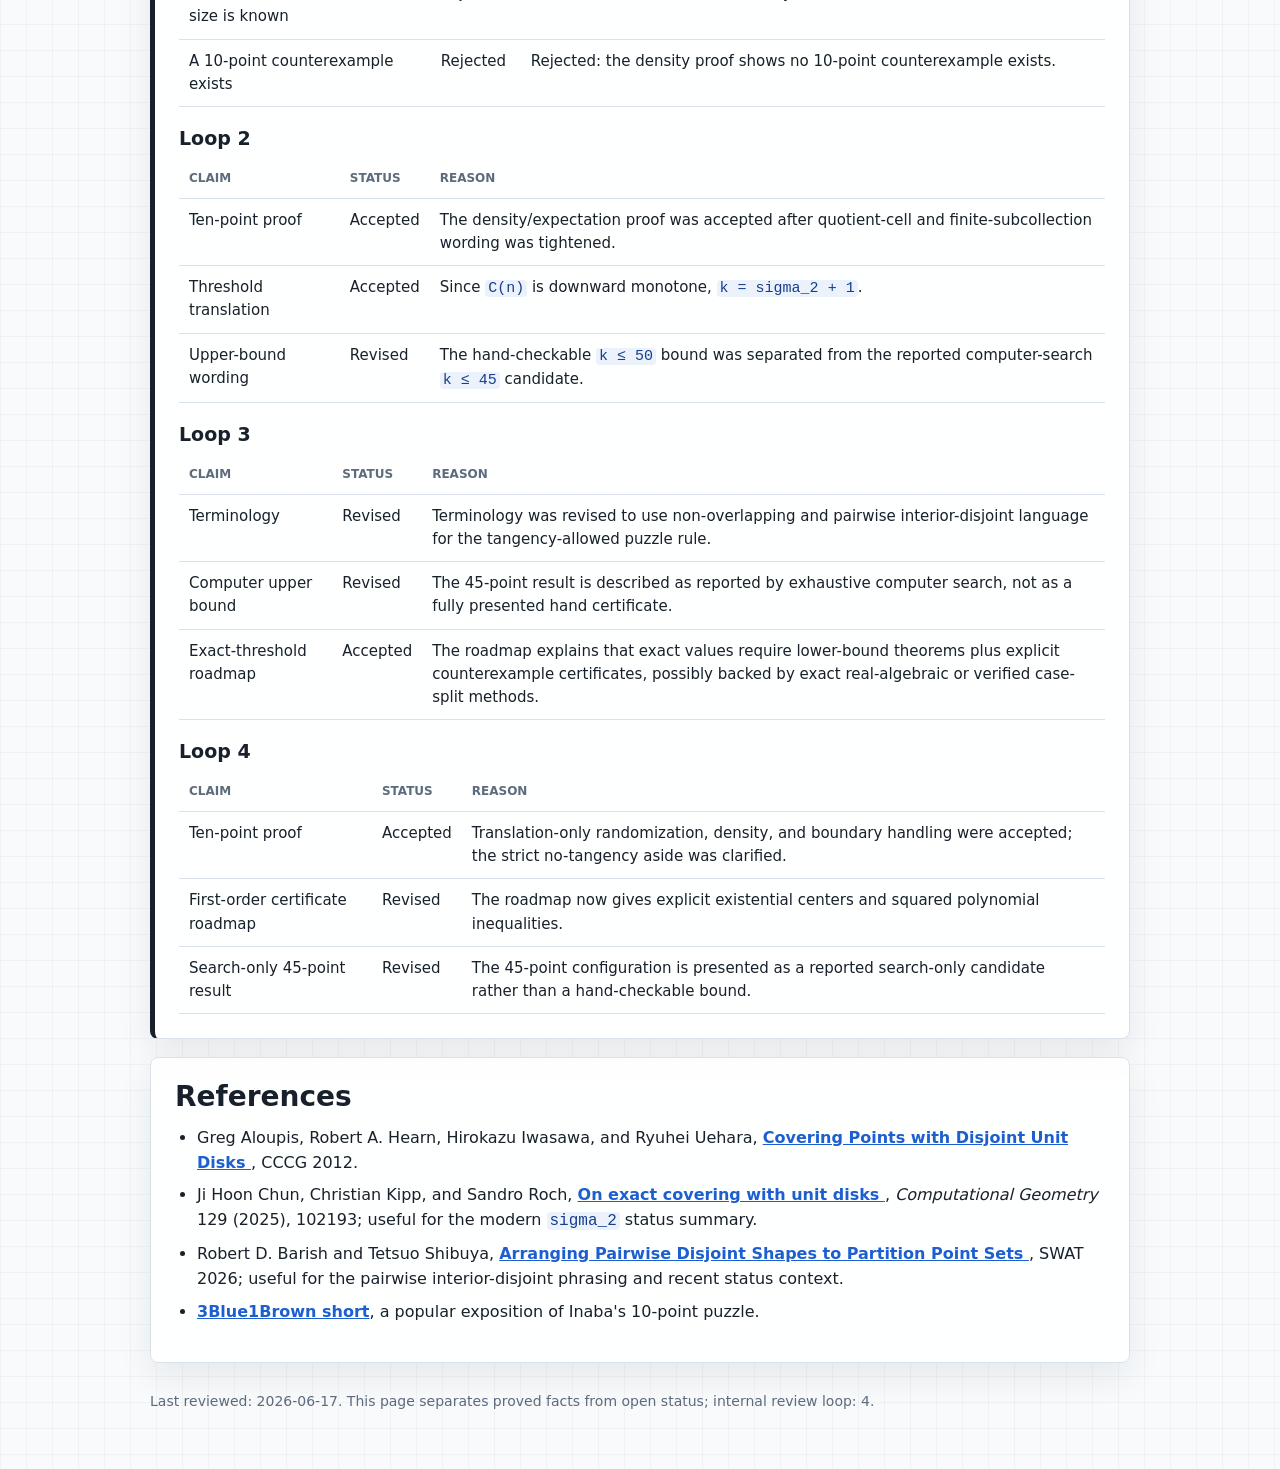
==== commit bbdcb25b: "Refine proof bounds and internal review notes" ====
--- a/proof.html
+++ b/proof.html
@@ -299,10 +299,10 @@
           <p class="note">The minimum noncoverable size is not currently known exactly.</p>
         </div>
         <div class="card">
-          <strong>By-hand range</strong>
+          <strong>Hand-checkable bounds for k</strong>
           <div class="answer">13 to 50</div>
           <p class="note">
-            For the first noncoverable size <span class="math">k</span>. Computer search reports
+            Published proof bounds for the first noncoverable size. Search-only candidate:
             <span class="math">k &le; 45</span>.
           </p>
         </div>
@@ -320,16 +320,16 @@
           <span class="math">2 + epsilon</span> apart. The density becomes
           <span class="math">2 pi / (sqrt(3)(2 + epsilon)^2)</span>, which is still greater than
           <span class="math">0.9</span> whenever, for example, <span class="math">0 &lt; epsilon &lt; 0.0076</span>.
-          The same expectation proof then gives pairwise disjoint closed unit discs of radius 1.
+          The centers are then more than <span class="math">2</span> apart, so even boundary tangency is
+          impossible. The same expectation proof gives pairwise disjoint closed unit discs of radius 1.
         </p>
         <p>
           The second question has a different answer than a search for a 10-point counterexample suggests:
           10 is not a failure case. For the general problem, the exact minimum number of points that can force
           failure is an open discrete-geometry problem. Let that minimum be <span class="math">k</span>. The
-          hand-checkable published range is <span class="math">13 &le; k &le; 50</span>. The best reported
-          computer-assisted upper bound improves this to <span class="math">k &le; 45</span>, but the cited
-          2012 paper marks that endpoint as coming from exhaustive computer search rather than a concise
-          hand proof.
+          hand-checkable published range is <span class="math">13 &le; k &le; 50</span>. A 45-point
+          noncoverable candidate has also been reported from exhaustive computer search, but the cited 2012
+          paper does not present that endpoint as a concise hand-checkable proof.
         </p>
       </section>
 
@@ -407,9 +407,9 @@
           this to <span class="math">k &ge; 13</span>, so every 12-point set is coverable. In the other direction,
           Aloupis, Hearn, Iwasawa, and Uehara give a hand-checkable 50-point noncoverable configuration, so
           <span class="math">k &le; 50</span>. They also report a 45-point configuration found by exhaustive
-          computer search. In <span class="math">sigma_2</span> notation, the reported computer-assisted status
-          is <span class="math">12 &le; sigma_2 &le; 44</span>, equivalently
-          <span class="math">13 &le; k &le; 45</span>.
+          computer search. In <span class="math">sigma_2</span> notation, the published hand-checkable bounds
+          give <span class="math">12 &le; sigma_2 &lt; 50</span>, while the reported search-only candidate would
+          give <span class="math">sigma_2 &le; 44</span>, equivalently <span class="math">k &le; 45</span>.
         </p>
         <p>
           Computation can help search for counterexamples and certify finite case splits, but it does not replace
@@ -419,18 +419,26 @@
         <p>
           In principle, these fixed-size claims can be expressed in the first-order theory of the reals. For the
           universal lower bound <span class="math">C(n)</span>, put universal quantifiers over the
-          <span class="math">n</span> point coordinates and ask for a finite disjunction over
-          <span class="math">m &le; n</span> disk centers with pairwise center distances at least
-          <span class="math">2</span> and every point within distance <span class="math">1</span> of some center.
-          For a proposed counterexample, fix the point coordinates and prove the negation of that existential
-          condition. Exact real-algebraic decision methods can decide such sentences, but they are usually far
-          too large to be useful directly. A practical mathematical certificate is therefore a finite, checkable
-          reduction using exact inequalities, interval bounds, or verified case splits.
+          <span class="math">n</span> point coordinates, then use a finite disjunction over
+          <span class="math">m = 1, ..., n</span> saying that there exist disk centers
+          <span class="math">c_1, ..., c_m</span> with squared center distances
+          <span class="math">||c_a - c_b||^2 &ge; 4</span> and every point satisfying
+          <span class="math">||p_i - c_j||^2 &le; 1</span> for at least one center. Repeated point coordinates
+          are harmless. For a proposed counterexample, fix exact or certified point coordinates and prove the
+          negation of that existential condition. That proves <span class="math">C(n)</span> is false for that
+          <span class="math">n</span>; proving minimality still separately requires <span class="math">C(n - 1)</span>.
+          Exact real-algebraic decision methods can decide such sentences, but they are usually far too large to
+          be useful directly. A practical mathematical certificate is therefore a finite, checkable reduction using
+          exact inequalities, interval bounds, or verified case splits.
         </p>
       </section>
 
       <section class="review">
-        <h2>Review Logs</h2>
+        <h2>Internal Review Appendix</h2>
+        <p class="note">
+          These entries document the requested iterative review process. They are not peer review and are not
+          independent evidence beyond the proofs and sources above.
+        </p>
         <h3>Loop 1</h3>
         <table>
           <thead>
@@ -452,9 +460,9 @@
               <td>The exact value is not known; only bounds are stated.</td>
             </tr>
             <tr>
-              <td>The page should answer the user's counterexample instinct</td>
-              <td>Accepted</td>
-              <td>It states that 10-point counterexamples cannot exist and explains why the general threshold is open.</td>
+              <td>A 10-point counterexample exists</td>
+              <td>Rejected</td>
+              <td>Rejected: the density proof shows no 10-point counterexample exists.</td>
             </tr>
           </tbody>
         </table>
@@ -472,7 +480,7 @@
             <tr>
               <td>Ten-point proof</td>
               <td>Accepted</td>
-              <td>Internal review accepted the density/expectation proof after quotient-cell and finite-subcollection wording was tightened.</td>
+              <td>The density/expectation proof was accepted after quotient-cell and finite-subcollection wording was tightened.</td>
             </tr>
             <tr>
               <td>Threshold translation</td>
@@ -482,7 +490,7 @@
             <tr>
               <td>Upper-bound wording</td>
               <td>Revised</td>
-              <td>The page now separates the hand-checkable <span class="math">k &le; 50</span> bound from the reported computer-assisted <span class="math">k &le; 45</span> bound.</td>
+              <td>The hand-checkable <span class="math">k &le; 50</span> bound was separated from the reported computer-search <span class="math">k &le; 45</span> candidate.</td>
             </tr>
           </tbody>
         </table>
@@ -500,7 +508,7 @@
             <tr>
               <td>Terminology</td>
               <td>Revised</td>
-              <td>The theorem now uses non-overlapping and pairwise interior-disjoint language, matching the tangency-allowed puzzle rule.</td>
+              <td>Terminology was revised to use non-overlapping and pairwise interior-disjoint language for the tangency-allowed puzzle rule.</td>
             </tr>
             <tr>
               <td>Computer upper bound</td>
@@ -510,7 +518,35 @@
             <tr>
               <td>Exact-threshold roadmap</td>
               <td>Accepted</td>
-              <td>The page now explains that exact values require lower-bound theorems plus explicit counterexample certificates, possibly backed by exact real-algebraic or verified case-split methods.</td>
+              <td>The roadmap explains that exact values require lower-bound theorems plus explicit counterexample certificates, possibly backed by exact real-algebraic or verified case-split methods.</td>
+            </tr>
+          </tbody>
+        </table>
+
+        <h3>Loop 4</h3>
+        <table>
+          <thead>
+            <tr>
+              <th>Claim</th>
+              <th>Status</th>
+              <th>Reason</th>
+            </tr>
+          </thead>
+          <tbody>
+            <tr>
+              <td>Ten-point proof</td>
+              <td>Accepted</td>
+              <td>Translation-only randomization, density, and boundary handling were accepted; the strict no-tangency aside was clarified.</td>
+            </tr>
+            <tr>
+              <td>First-order certificate roadmap</td>
+              <td>Revised</td>
+              <td>The roadmap now gives explicit existential centers and squared polynomial inequalities.</td>
+            </tr>
+            <tr>
+              <td>Search-only 45-point result</td>
+              <td>Revised</td>
+              <td>The 45-point configuration is presented as a reported search-only candidate rather than a hand-checkable bound.</td>
             </tr>
           </tbody>
         </table>
@@ -539,14 +575,14 @@
             </a>, SWAT 2026; useful for the pairwise interior-disjoint phrasing and recent status context.
           </li>
           <li>
-            Naoki Inaba's original puzzle and proof are discussed in the sources above and in the
-            <a href="https://www.youtube.com/shorts/QLu_ZsRc_G0" target="_blank" rel="noreferrer">3Blue1Brown short</a>.
+            <a href="https://www.youtube.com/shorts/QLu_ZsRc_G0" target="_blank" rel="noreferrer">3Blue1Brown short</a>,
+            a popular exposition of Inaba's 10-point puzzle.
           </li>
         </ul>
       </section>
 
       <footer>
-        Proof version: loop 3. Generated on 2026-06-17. This page separates proved facts from open status.
+        Last reviewed: 2026-06-17. This page separates proved facts from open status; internal review loop: 4.
       </footer>
     </main>
   </body>
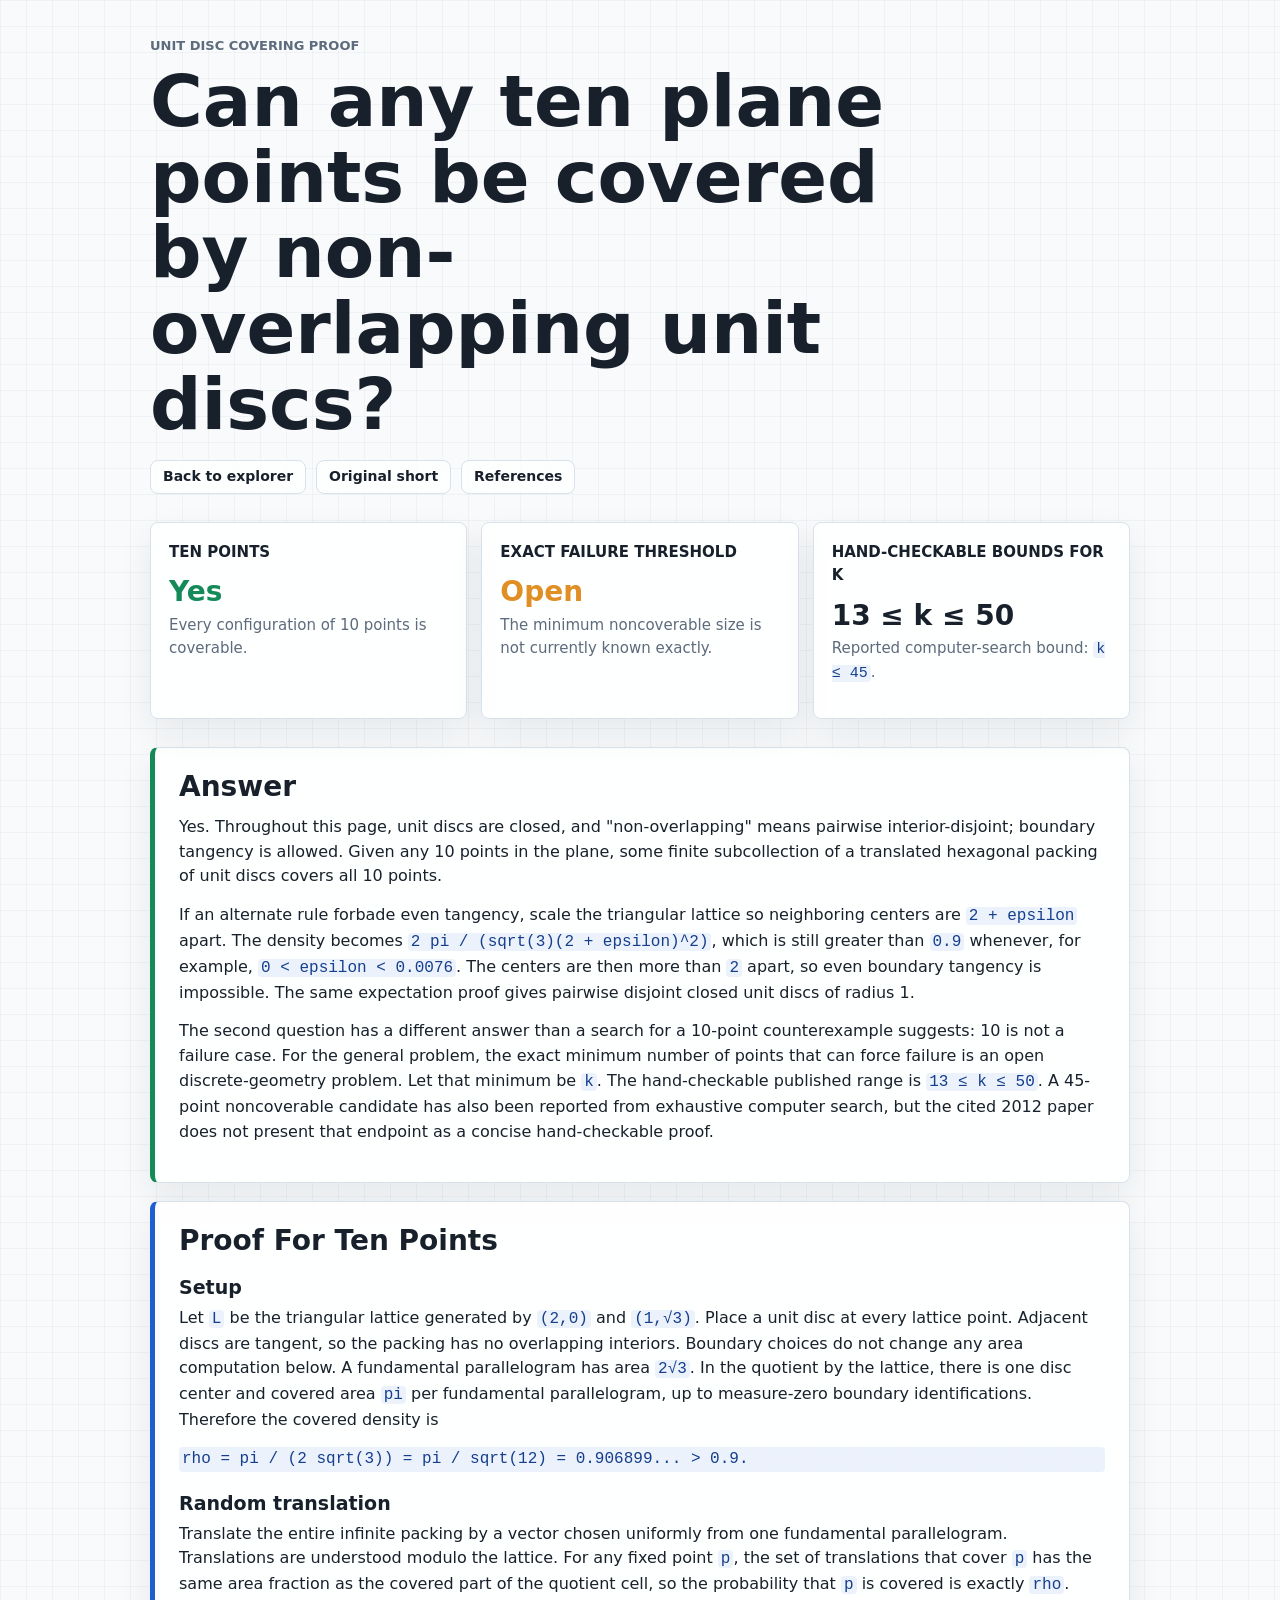
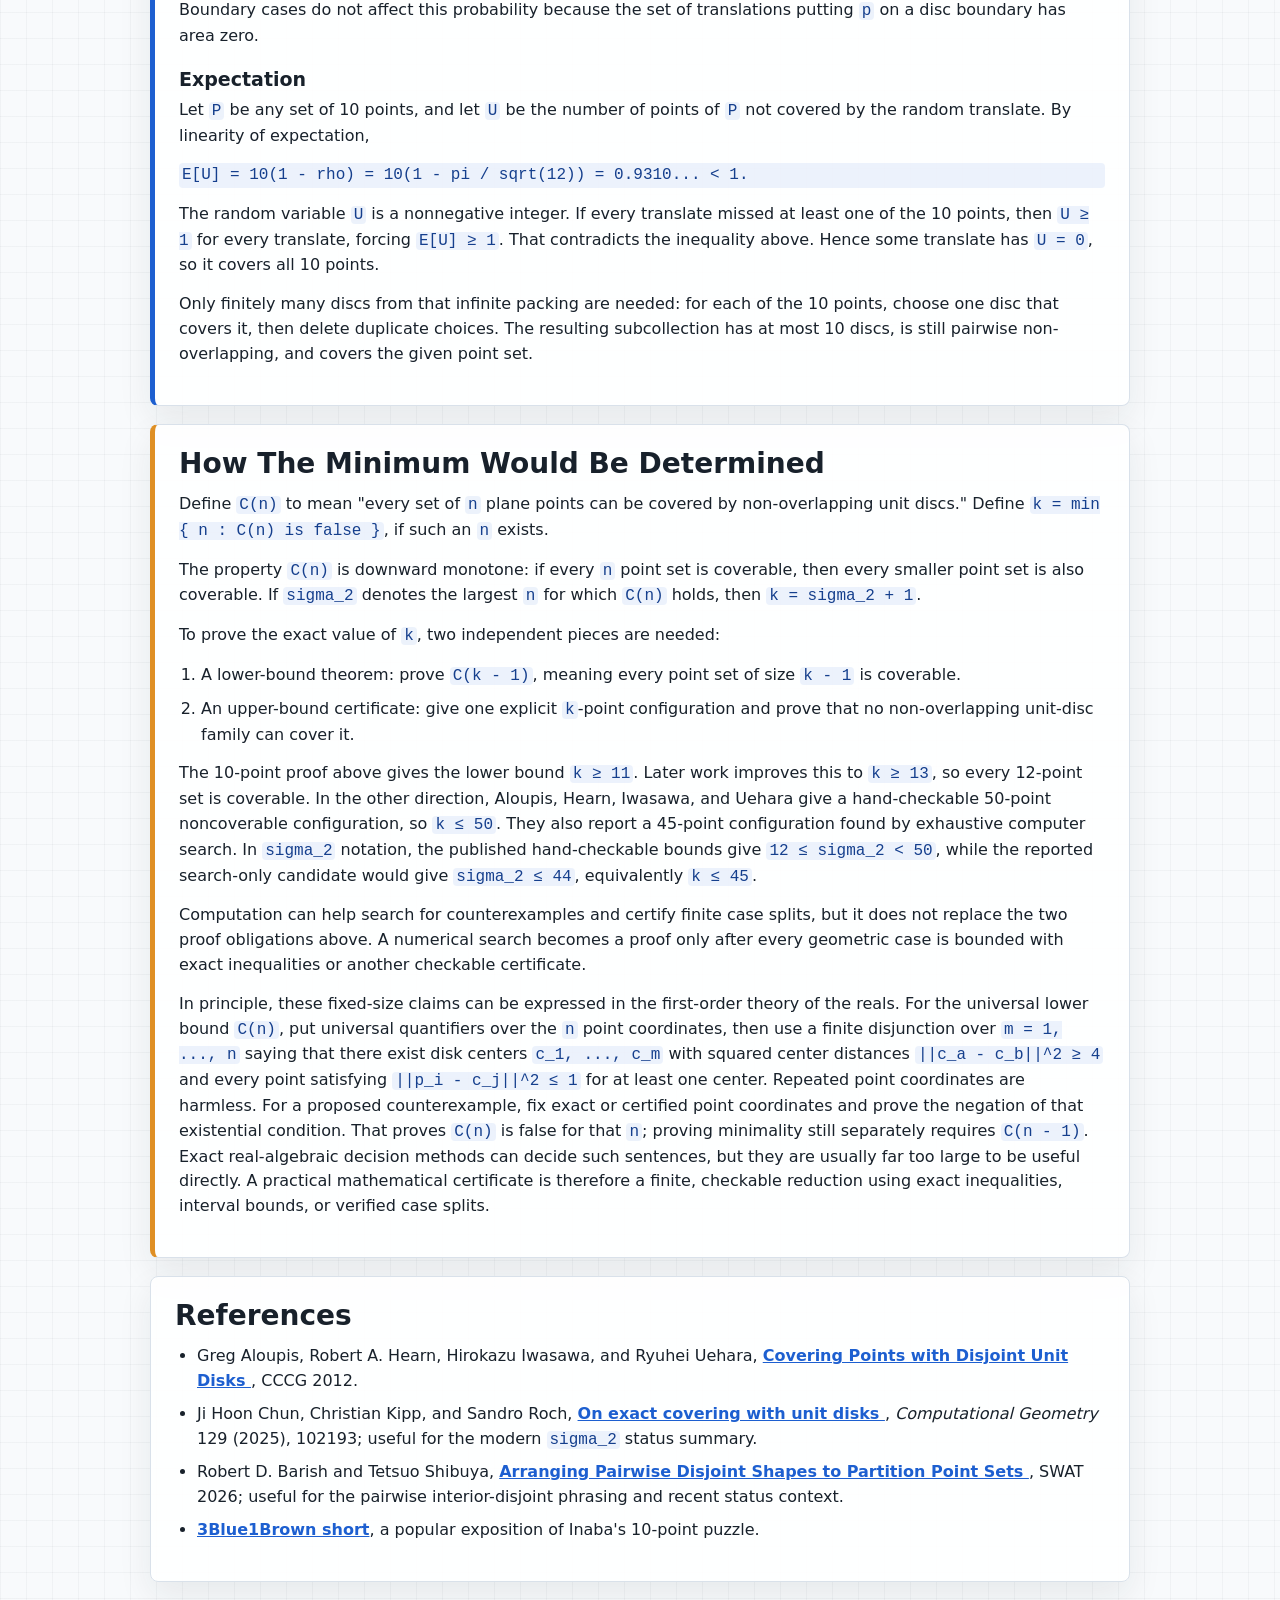
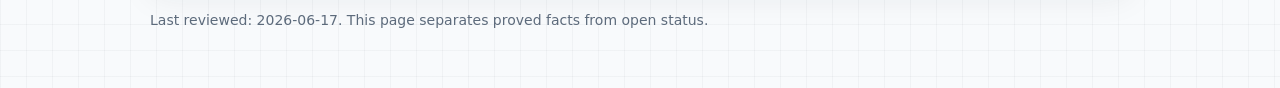
==== commit b87976e4: "Finalize proof page for public reading" ====
--- a/proof.html
+++ b/proof.html
@@ -300,10 +300,9 @@
         </div>
         <div class="card">
           <strong>Hand-checkable bounds for k</strong>
-          <div class="answer">13 to 50</div>
+          <div class="answer">13 &le; k &le; 50</div>
           <p class="note">
-            Published proof bounds for the first noncoverable size. Search-only candidate:
-            <span class="math">k &le; 45</span>.
+            Reported computer-search bound: <span class="math">k &le; 45</span>.
           </p>
         </div>
       </div>
@@ -433,125 +432,6 @@
         </p>
       </section>
 
-      <section class="review">
-        <h2>Internal Review Appendix</h2>
-        <p class="note">
-          These entries document the requested iterative review process. They are not peer review and are not
-          independent evidence beyond the proofs and sources above.
-        </p>
-        <h3>Loop 1</h3>
-        <table>
-          <thead>
-            <tr>
-              <th>Claim</th>
-              <th>Status</th>
-              <th>Reason</th>
-            </tr>
-          </thead>
-          <tbody>
-            <tr>
-              <td>Any 10 points are coverable</td>
-              <td>Accepted</td>
-              <td>Follows from the hexagonal-packing density and expectation argument, with boundary/tangency caveats stated.</td>
-            </tr>
-            <tr>
-              <td>The exact minimum failure size is known</td>
-              <td>Rejected</td>
-              <td>The exact value is not known; only bounds are stated.</td>
-            </tr>
-            <tr>
-              <td>A 10-point counterexample exists</td>
-              <td>Rejected</td>
-              <td>Rejected: the density proof shows no 10-point counterexample exists.</td>
-            </tr>
-          </tbody>
-        </table>
-
-        <h3>Loop 2</h3>
-        <table>
-          <thead>
-            <tr>
-              <th>Claim</th>
-              <th>Status</th>
-              <th>Reason</th>
-            </tr>
-          </thead>
-          <tbody>
-            <tr>
-              <td>Ten-point proof</td>
-              <td>Accepted</td>
-              <td>The density/expectation proof was accepted after quotient-cell and finite-subcollection wording was tightened.</td>
-            </tr>
-            <tr>
-              <td>Threshold translation</td>
-              <td>Accepted</td>
-              <td>Since <span class="math">C(n)</span> is downward monotone, <span class="math">k = sigma_2 + 1</span>.</td>
-            </tr>
-            <tr>
-              <td>Upper-bound wording</td>
-              <td>Revised</td>
-              <td>The hand-checkable <span class="math">k &le; 50</span> bound was separated from the reported computer-search <span class="math">k &le; 45</span> candidate.</td>
-            </tr>
-          </tbody>
-        </table>
-
-        <h3>Loop 3</h3>
-        <table>
-          <thead>
-            <tr>
-              <th>Claim</th>
-              <th>Status</th>
-              <th>Reason</th>
-            </tr>
-          </thead>
-          <tbody>
-            <tr>
-              <td>Terminology</td>
-              <td>Revised</td>
-              <td>Terminology was revised to use non-overlapping and pairwise interior-disjoint language for the tangency-allowed puzzle rule.</td>
-            </tr>
-            <tr>
-              <td>Computer upper bound</td>
-              <td>Revised</td>
-              <td>The 45-point result is described as reported by exhaustive computer search, not as a fully presented hand certificate.</td>
-            </tr>
-            <tr>
-              <td>Exact-threshold roadmap</td>
-              <td>Accepted</td>
-              <td>The roadmap explains that exact values require lower-bound theorems plus explicit counterexample certificates, possibly backed by exact real-algebraic or verified case-split methods.</td>
-            </tr>
-          </tbody>
-        </table>
-
-        <h3>Loop 4</h3>
-        <table>
-          <thead>
-            <tr>
-              <th>Claim</th>
-              <th>Status</th>
-              <th>Reason</th>
-            </tr>
-          </thead>
-          <tbody>
-            <tr>
-              <td>Ten-point proof</td>
-              <td>Accepted</td>
-              <td>Translation-only randomization, density, and boundary handling were accepted; the strict no-tangency aside was clarified.</td>
-            </tr>
-            <tr>
-              <td>First-order certificate roadmap</td>
-              <td>Revised</td>
-              <td>The roadmap now gives explicit existential centers and squared polynomial inequalities.</td>
-            </tr>
-            <tr>
-              <td>Search-only 45-point result</td>
-              <td>Revised</td>
-              <td>The 45-point configuration is presented as a reported search-only candidate rather than a hand-checkable bound.</td>
-            </tr>
-          </tbody>
-        </table>
-      </section>
-
       <section id="references">
         <h2>References</h2>
         <ul>
@@ -582,7 +462,7 @@
       </section>
 
       <footer>
-        Last reviewed: 2026-06-17. This page separates proved facts from open status; internal review loop: 4.
+        Last reviewed: 2026-06-17. This page separates proved facts from open status.
       </footer>
     </main>
   </body>
